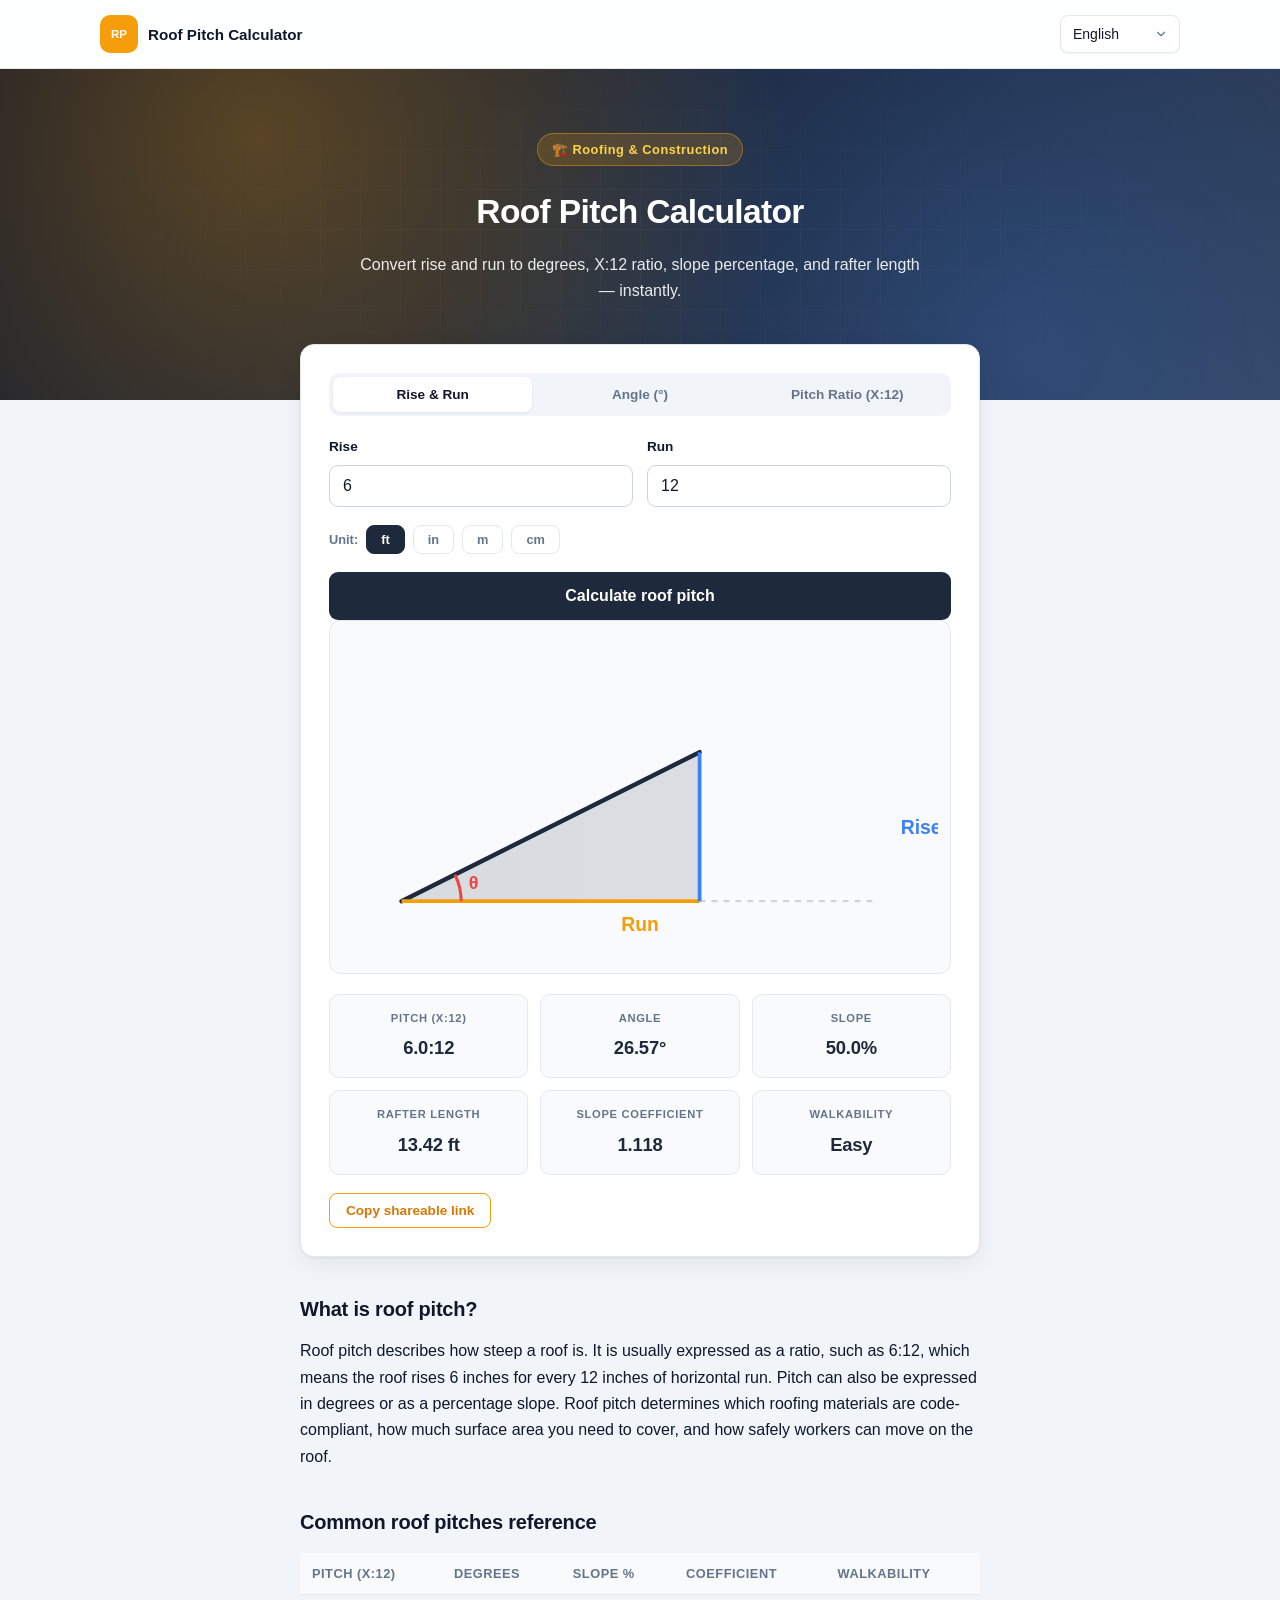
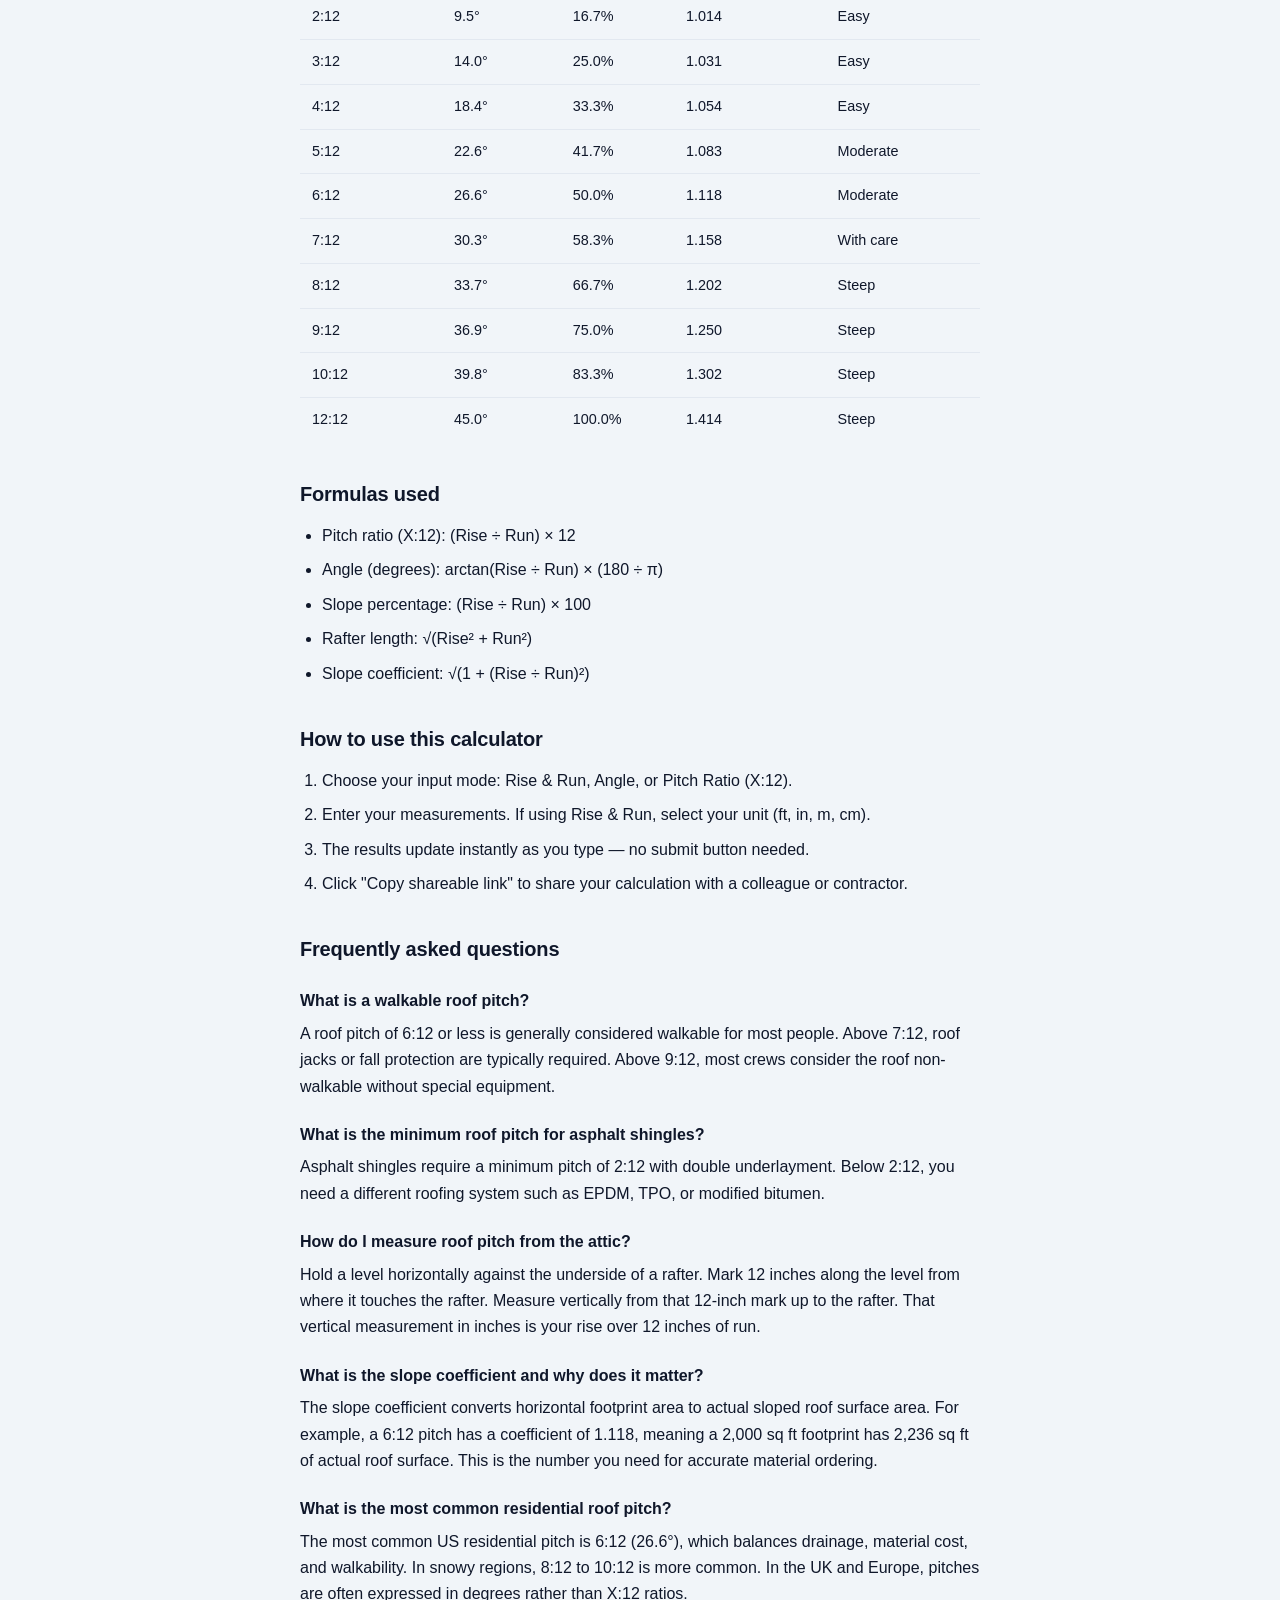
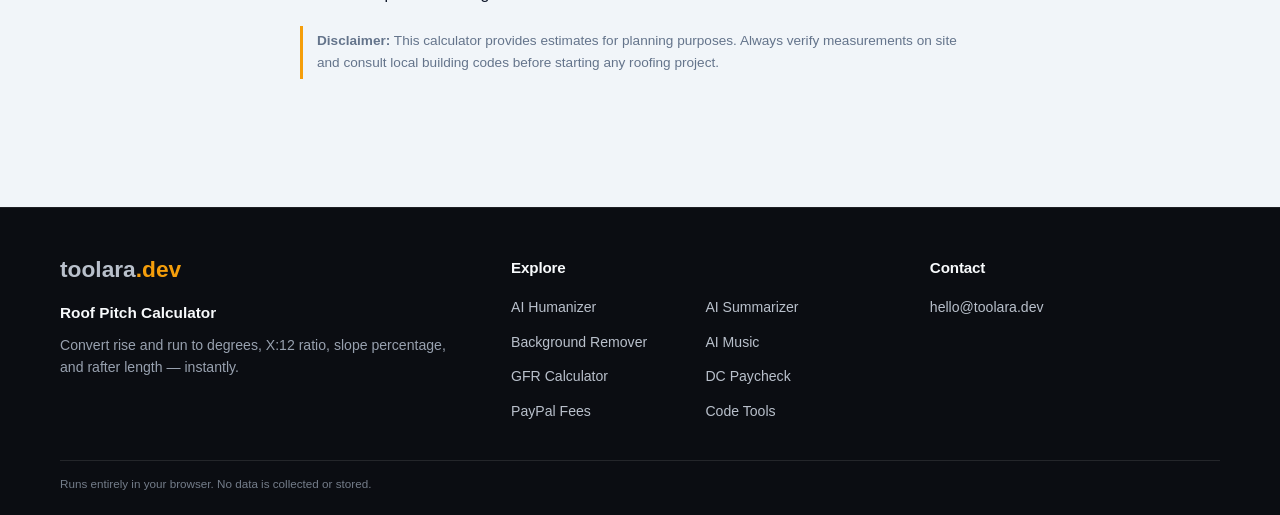
==== index.html @ 7c1b135d "Use brand email in site contact links" ====
<!DOCTYPE html>
<html lang="en">
<head>
<meta charset="UTF-8">
<meta name="viewport" content="width=device-width, initial-scale=1.0">
<title>Roof Pitch Calculator — Convert Rise/Run to Degrees, X:12 & Rafter Length</title>
<meta name="description" content="Free roof pitch calculator. Enter rise and run, a degree angle, or a pitch ratio (X:12) to instantly get pitch ratio, angle, slope percentage, rafter length, and slope coefficient.">
<meta name="keywords" content="roof pitch calculator, roof slope calculator, rise run to degrees, x:12 pitch, rafter length calculator, roof angle calculator">
<meta name="robots" content="index, follow, max-snippet:-1, max-image-preview:large">
<meta name="theme-color" content="#1e293b">

<link rel="canonical" href="https://roof.toolara.dev/">
<link rel="alternate" hreflang="en" href="https://roof.toolara.dev/">
<link rel="alternate" hreflang="zh-Hans" href="https://roof.toolara.dev/zh/">
<link rel="alternate" hreflang="x-default" href="https://roof.toolara.dev/">

<meta property="og:type" content="website">
<meta property="og:title" content="Roof Pitch Calculator — Convert Rise/Run to Degrees, X:12 & Rafter Length">
<meta property="og:description" content="Enter rise and run, a degree angle, or a pitch ratio to instantly get pitch, slope, rafter length, and more.">
<meta property="og:url" content="https://roof.toolara.dev/">
<meta property="og:image" content="https://roof.toolara.dev/og-image.png">
<meta property="og:image:width" content="1200">
<meta property="og:image:height" content="630">
<meta property="og:image:alt" content="Roof Pitch Calculator — Convert Rise/Run to Degrees, X:12 & Rafter Length">
<meta name="twitter:card" content="summary_large_image">
<meta name="twitter:image" content="https://roof.toolara.dev/og-image.png">
<meta property="og:locale" content="en_US">

<script type="application/ld+json">
{
  "@context": "https://schema.org",
  "@type": "WebApplication",
  "name": "Roof Pitch Calculator",
  "url": "https://roof.toolara.dev/",
  "applicationCategory": "UtilityApplication",
  "operatingSystem": "Any",
  "description": "Free roof pitch calculator that converts rise/run, degrees, and X:12 ratio, with rafter length and slope coefficient.",
  "offers": { "@type": "Offer", "price": "0", "priceCurrency": "USD" }
}
</script>

<link rel="stylesheet" href="/css/style.css">
</head>
<body>
<header class="site-header"><div class="site-header-inner"><a class="site-brand" href="/" aria-label="roof-pitch-calculator"><span class="site-brand-mark" aria-hidden="true">RP</span><span class="site-brand-name" data-i18n="title"></span></a><nav class="site-nav" aria-label="Site navigation"><select id="langSelect" onchange="setLang(this.value)" aria-label="Language">
      <option value="en">English</option>
      <option value="zh">简体中文</option>
    </select></nav></div></header>


<header class="hero">

  <div class="hero-inner">
    <div class="hero-badge">🏗️ Roofing & Construction</div>
    <h1 data-i18n="title">Roof Pitch Calculator</h1>
    <p data-i18n="subtitle">Convert rise and run to degrees, X:12 ratio, slope percentage, and rafter length — instantly.</p>
  </div>
</header>

<main class="wrap">
  <section class="card">
    <h2 class="visually-hidden" data-i18n="calcHeading">Calculator</h2>

    <div class="mode-tabs">
      <button class="mode-tab active" data-mode="riseRun" onclick="switchMode('riseRun')" data-i18n="modeRiseRun">Rise & Run</button>
      <button class="mode-tab" data-mode="angle" onclick="switchMode('angle')" data-i18n="modeAngle">Angle (°)</button>
      <button class="mode-tab" data-mode="ratio" onclick="switchMode('ratio')" data-i18n="modeRatio">Pitch Ratio (X:12)</button>
    </div>

    <!-- Rise & Run -->
    <div id="mode-riseRun" class="mode-panel">
      <div class="row">
        <div>
          <label for="rise" data-i18n="riseLabel">Rise</label>
          <input type="number" id="rise" min="0" step="0.01" placeholder="6" value="6" inputmode="decimal">
        </div>
        <div>
          <label for="run" data-i18n="runLabel">Run</label>
          <input type="number" id="run" min="0.01" step="0.01" placeholder="12" value="12" inputmode="decimal">
        </div>
      </div>
      <div class="unit-toggle">
        <label data-i18n="unitLabel">Unit:</label>
        <button class="unit-btn active" data-unit="ft" onclick="setUnit('ft')">ft</button>
        <button class="unit-btn" data-unit="in" onclick="setUnit('in')">in</button>
        <button class="unit-btn" data-unit="m" onclick="setUnit('m')">m</button>
        <button class="unit-btn" data-unit="cm" onclick="setUnit('cm')">cm</button>
      </div>
    </div>

    <!-- Angle -->
    <div id="mode-angle" class="mode-panel" style="display:none;">
      <label for="angle" data-i18n="angleLabel">Roof angle (degrees)</label>
      <input type="number" id="angle" min="0" max="89.9" step="0.1" placeholder="26.57" value="26.57" inputmode="decimal">
    </div>

    <!-- Ratio -->
    <div id="mode-ratio" class="mode-panel" style="display:none;">
      <label for="ratioX" data-i18n="ratioLabel">Pitch ratio (X in 12)</label>
      <input type="number" id="ratioX" min="0" step="0.1" placeholder="6" value="6" inputmode="decimal">
      <p class="hint" data-i18n="ratioHint">Enter the rise in inches over 12 inches of run. For example, 6 for a 6:12 pitch.</p>
    </div>

    <button class="calc" type="button" onclick="calculate()" data-i18n="calcBtn">Calculate roof pitch</button>

    <!-- SVG Diagram -->
    <div class="svg-wrap">
      <svg id="roofSvg" viewBox="0 0 400 220" xmlns="http://www.w3.org/2000/svg">
        <defs>
          <linearGradient id="roofGrad" x1="0" y1="0" x2="1" y2="0">
            <stop offset="0%" stop-color="#1e293b"/>
            <stop offset="100%" stop-color="#334155"/>
          </linearGradient>
        </defs>
        <!-- Ground line -->
        <line x1="40" y1="180" x2="360" y2="180" stroke="#cbd5e1" stroke-width="1.5" stroke-dasharray="4,4"/>
        <!-- Roof triangle -->
        <polygon id="roofTri" points="40,180 360,180 360,80" fill="url(#roofGrad)" opacity="0.15"/>
        <line id="roofLine" x1="40" y1="180" x2="360" y2="80" stroke="#1e293b" stroke-width="3" stroke-linecap="round"/>
        <!-- Run line -->
        <line id="runLine" x1="40" y1="180" x2="360" y2="180" stroke="#f59e0b" stroke-width="2.5"/>
        <text id="runLabel" x="200" y="200" text-anchor="middle" font-size="13" fill="#f59e0b" font-weight="600">Run</text>
        <!-- Rise line -->
        <line id="riseLine" x1="360" y1="180" x2="360" y2="80" stroke="#3b82f6" stroke-width="2.5"/>
        <text id="riseLabel" x="375" y="135" font-size="13" fill="#3b82f6" font-weight="600">Rise</text>
        <!-- Angle arc -->
        <path id="angleArc" d="M 80 180 A 40 40 0 0 0 76 170" fill="none" stroke="#ef4444" stroke-width="2"/>
        <text id="angleLabel" x="85" y="172" font-size="12" fill="#ef4444" font-weight="600">θ</text>
      </svg>
    </div>

    <div id="result" role="region" aria-live="polite">
      <div class="result-grid">
        <div class="result-item">
          <div class="result-key" data-i18n="resPitch">Pitch (X:12)</div>
          <div class="result-val" id="resPitch">—</div>
        </div>
        <div class="result-item">
          <div class="result-key" data-i18n="resAngle">Angle</div>
          <div class="result-val" id="resAngle">—</div>
        </div>
        <div class="result-item">
          <div class="result-key" data-i18n="resSlope">Slope</div>
          <div class="result-val" id="resSlope">—</div>
        </div>
        <div class="result-item">
          <div class="result-key" data-i18n="resRafter">Rafter length</div>
          <div class="result-val" id="resRafter">—</div>
        </div>
        <div class="result-item">
          <div class="result-key" data-i18n="resCoeff">Slope coefficient</div>
          <div class="result-val" id="resCoeff">—</div>
        </div>
        <div class="result-item">
          <div class="result-key" data-i18n="resWalk">Walkability</div>
          <div class="result-val" id="resWalk">—</div>
        </div>
      </div>

      <div class="share-row">
        <button class="share-btn" type="button" onclick="copyShareLink()" data-i18n="shareBtn">Copy shareable link</button>
        <span class="share-copied" id="shareCopied" data-i18n="shareCopied">Copied!</span>
      </div>
    </div>
  </section>

  <section>
    <h2 data-i18n="whatIsTitle">What is roof pitch?</h2>
    <p data-i18n="whatIsText">Roof pitch describes how steep a roof is. It is usually expressed as a ratio, such as 6:12, which means the roof rises 6 inches for every 12 inches of horizontal run. Pitch can also be expressed in degrees or as a percentage slope. Roof pitch determines which roofing materials are code-compliant, how much surface area you need to cover, and how safely workers can move on the roof.</p>
  </section>

  <section>
    <h2 data-i18n="commonTitle">Common roof pitches reference</h2>
    <table>
      <thead>
        <tr><th data-i18n="thPitch">Pitch (X:12)</th><th data-i18n="thDeg">Degrees</th><th data-i18n="thSlope">Slope %</th><th data-i18n="thCoeff">Coefficient</th><th data-i18n="thWalk">Walkability</th></tr>
      </thead>
      <tbody>
        <tr><td>2:12</td><td>9.5°</td><td>16.7%</td><td>1.014</td><td data-i18n="walkEasy">Easy</td></tr>
        <tr><td>3:12</td><td>14.0°</td><td>25.0%</td><td>1.031</td><td data-i18n="walkEasy">Easy</td></tr>
        <tr><td>4:12</td><td>18.4°</td><td>33.3%</td><td>1.054</td><td data-i18n="walkEasy">Easy</td></tr>
        <tr><td>5:12</td><td>22.6°</td><td>41.7%</td><td>1.083</td><td data-i18n="walkMod">Moderate</td></tr>
        <tr><td>6:12</td><td>26.6°</td><td>50.0%</td><td>1.118</td><td data-i18n="walkMod">Moderate</td></tr>
        <tr><td>7:12</td><td>30.3°</td><td>58.3%</td><td>1.158</td><td data-i18n="walkCare">With care</td></tr>
        <tr><td>8:12</td><td>33.7°</td><td>66.7%</td><td>1.202</td><td data-i18n="walkSteep">Steep</td></tr>
        <tr><td>9:12</td><td>36.9°</td><td>75.0%</td><td>1.250</td><td data-i18n="walkSteep">Steep</td></tr>
        <tr><td>10:12</td><td>39.8°</td><td>83.3%</td><td>1.302</td><td data-i18n="walkSteep">Steep</td></tr>
        <tr><td>12:12</td><td>45.0°</td><td>100.0%</td><td>1.414</td><td data-i18n="walkSteep">Steep</td></tr>
      </tbody>
    </table>
  </section>

  <section>
    <h2 data-i18n="formulaTitle">Formulas used</h2>
    <ul>
      <li data-i18n="formula1"><strong>Pitch ratio (X:12):</strong> (Rise ÷ Run) × 12</li>
      <li data-i18n="formula2"><strong>Angle (degrees):</strong> arctan(Rise ÷ Run) × (180 ÷ π)</li>
      <li data-i18n="formula3"><strong>Slope percentage:</strong> (Rise ÷ Run) × 100</li>
      <li data-i18n="formula4"><strong>Rafter length:</strong> √(Rise² + Run²)</li>
      <li data-i18n="formula5"><strong>Slope coefficient:</strong> √(1 + (Rise ÷ Run)²)</li>
    </ul>
  </section>

  <section>
    <h2 data-i18n="howToTitle">How to use this calculator</h2>
    <ol>
      <li data-i18n="howTo1">Choose your input mode: Rise & Run, Angle, or Pitch Ratio (X:12).</li>
      <li data-i18n="howTo2">Enter your measurements. If using Rise & Run, select your unit (ft, in, m, cm).</li>
      <li data-i18n="howTo3">The results update instantly as you type — no submit button needed.</li>
      <li data-i18n="howTo4">Click "Copy shareable link" to share your calculation with a colleague or contractor.</li>
    </ol>
  </section>

  <section>
    <h2 data-i18n="faqTitle">Frequently asked questions</h2>
    <h3 data-i18n="faq1q">What is a walkable roof pitch?</h3>
    <p data-i18n="faq1a">A roof pitch of 6:12 or less is generally considered walkable for most people. Above 7:12, roof jacks or fall protection are typically required. Above 9:12, most crews consider the roof non-walkable without special equipment.</p>

    <h3 data-i18n="faq2q">What is the minimum roof pitch for asphalt shingles?</h3>
    <p data-i18n="faq2a">Asphalt shingles require a minimum pitch of 2:12 with double underlayment. Below 2:12, you need a different roofing system such as EPDM, TPO, or modified bitumen.</p>

    <h3 data-i18n="faq3q">How do I measure roof pitch from the attic?</h3>
    <p data-i18n="faq3a">Hold a level horizontally against the underside of a rafter. Mark 12 inches along the level from where it touches the rafter. Measure vertically from that 12-inch mark up to the rafter. That vertical measurement in inches is your rise over 12 inches of run.</p>

    <h3 data-i18n="faq4q">What is the slope coefficient and why does it matter?</h3>
    <p data-i18n="faq4a">The slope coefficient converts horizontal footprint area to actual sloped roof surface area. For example, a 6:12 pitch has a coefficient of 1.118, meaning a 2,000 sq ft footprint has 2,236 sq ft of actual roof surface. This is the number you need for accurate material ordering.</p>

    <h3 data-i18n="faq5q">What is the most common residential roof pitch?</h3>
    <p data-i18n="faq5a">The most common US residential pitch is 6:12 (26.6°), which balances drainage, material cost, and walkability. In snowy regions, 8:12 to 10:12 is more common. In the UK and Europe, pitches are often expressed in degrees rather than X:12 ratios.</p>

    <div class="disclaimer" data-i18n="disclaimer"><strong>Disclaimer:</strong> This calculator provides estimates for planning purposes. Always verify measurements on site and consult local building codes before starting any roofing project.</div>
  </section>
</main>

<footer class="footer site-footer">
<div class="site-footer-inner">
<div class="site-footer-grid">
<section class="site-footer-column">
<a class="site-footer-wordmark" href="https://toolara.dev/" aria-label="toolara.dev">toolara<span class="tld">.dev</span></a>
<p class="site-footer-site-name" data-i18n="title">Roof Pitch Calculator</p>
<p class="site-footer-description" data-i18n="subtitle">Convert rise and run to degrees, X:12 ratio, slope percentage, and rafter length — instantly.</p>
</section>
<section class="site-footer-column"><h2 class="site-footer-heading">Explore</h2><nav class="site-footer-links" aria-label="Explore sites"><a href="https://humanize.toolara.dev/">AI Humanizer</a>
<a href="https://summarize.toolara.dev/">AI Summarizer</a>
<a href="https://background.toolara.dev/">Background Remover</a>
<a href="https://music.toolara.dev/">AI Music</a>
<a href="https://gfr.toolara.dev/">GFR Calculator</a>
<a href="https://dc-pay.toolara.dev/">DC Paycheck</a>
<a href="https://paypal.toolara.dev/">PayPal Fees</a>
<a href="https://devtools.toolara.dev/">Code Tools</a></nav></section>
<section class="site-footer-column"><h2 class="site-footer-heading">Contact</h2><p class="site-footer-contact"><a href="mailto:hello@toolara.dev">hello@toolara.dev</a></p></section>
</div>
<div class="site-footer-bottom"><p class="site-footer-privacy" data-i18n="footer">Runs entirely in your browser. No data is collected or stored.</p></div>
</div>
</footer>

<script src="/js/i18n.js"></script>
<script src="/js/calculator.js"></script>
</body>
</html>
---- css/style.css ----
:root {
  --bg: #f1f5f9; --card: #ffffff; --text: #0f172a; --muted: #64748b;
  --accent: #f59e0b; --accent-dark: #d97706; --navy: #1e293b; --blue: #3b82f6;
  --border: #e2e8f0; --radius: 14px;
  --shadow: 0 1px 3px rgba(15,23,42,0.06), 0 8px 24px rgba(15,23,42,0.06);
}
* { box-sizing: border-box; }
html { scroll-behavior: smooth; }
body { margin: 0; font-family: -apple-system, BlinkMacSystemFont, "Segoe UI", "PingFang SC", "Hiragino Sans GB", "Microsoft YaHei", "Noto Sans CJK SC", Roboto, sans-serif; background: var(--bg); color: var(--text); line-height: 1.65; -webkit-font-smoothing: antialiased; }
.visually-hidden { position: absolute; width: 1px; height: 1px; padding: 0; margin: -1px; overflow: hidden; clip: rect(0,0,0,0); white-space: nowrap; border: 0; }

/* ---------- Hero ---------- */
.hero {
  position: relative;
  overflow: hidden;
  color: #fff;
  padding: 64px 20px 96px;
  background:
    radial-gradient(circle at 20% 20%, rgba(245,158,11,0.30) 0%, transparent 50%),
    radial-gradient(circle at 80% 80%, rgba(59,130,246,0.25) 0%, transparent 55%),
    linear-gradient(135deg, #0f172a 0%, #1e293b 55%, #334155 100%);
}
.hero::before {
  content: "";
  position: absolute; inset: 0;
  background-image:
    linear-gradient(rgba(255,255,255,0.04) 1px, transparent 1px),
    linear-gradient(90deg, rgba(255,255,255,0.04) 1px, transparent 1px);
  background-size: 40px 40px;
  mask-image: radial-gradient(ellipse at center, black 0%, transparent 75%);
  -webkit-mask-image: radial-gradient(ellipse at center, black 0%, transparent 75%);
  pointer-events: none;
}
.hero-inner { max-width: 720px; margin: 0 auto; position: relative; z-index: 2; text-align: center; }
.hero-badge {
  display: inline-block;
  background: rgba(245,158,11,0.18);
  border: 1px solid rgba(245,158,11,0.45);
  color: #fcd34d;
  padding: 5px 14px;
  border-radius: 999px;
  font-size: 0.8rem;
  font-weight: 600;
  letter-spacing: 0.04em;
  margin-bottom: 18px;
}
.hero h1 { font-size: 2.1rem; margin: 0 0 12px; font-weight: 800; letter-spacing: -0.02em; }
.hero p { margin: 0 auto; opacity: 0.9; font-size: 1rem; max-width: 560px; }

/* ---------- Lang switcher ---------- */
.lang-switch { position: absolute; top: 16px; right: 16px; z-index: 3; }
.lang-switch select {
  appearance: none; -webkit-appearance: none;
  background-color: rgba(255,255,255,0.12);
  background-image: url("data:image/svg+xml;charset=UTF-8,%3csvg xmlns='http://www.w3.org/2000/svg' viewBox='0 0 24 24' fill='none' stroke='white' stroke-width='2' stroke-linecap='round' stroke-linejoin='round'%3e%3cpolyline points='6 9 12 15 18 9'%3e%3c/polyline%3e%3c/svg%3e");
  background-repeat: no-repeat; background-position: right 10px center; background-size: 14px;
  border: 1px solid rgba(255,255,255,0.3);
  color: #fff; padding: 7px 32px 7px 12px; border-radius: 8px;
  font-size: 0.85rem; font-family: inherit; cursor: pointer;
}
.lang-switch select:hover { background-color: rgba(255,255,255,0.25); }
.lang-switch select option { color: #0f172a; background: #fff; }

/* ---------- Layout ---------- */
.wrap { max-width: 720px; margin: -56px auto 0; padding: 0 20px 64px; position: relative; z-index: 2; }
.card { background: var(--card); border: 1px solid var(--border); border-radius: var(--radius); padding: 28px; margin-bottom: 22px; box-shadow: var(--shadow); }

label { display: block; font-weight: 600; font-size: 0.85rem; margin-bottom: 6px; }
input, select { width: 100%; padding: 11px 13px; border: 1px solid #cbd5e1; border-radius: 9px; font-size: 1rem; margin-bottom: 18px; background: #fff; color: var(--text); transition: border-color 0.15s, box-shadow 0.15s; font-family: inherit; }
input:focus, select:focus { outline: none; border-color: var(--accent); box-shadow: 0 0 0 3px rgba(245,158,11,0.15); }
.row { display: flex; gap: 14px; }
.row > div { flex: 1; }
button.calc { width: 100%; padding: 15px; background: var(--navy); color: #fff; border: none; border-radius: 9px; font-size: 1rem; font-weight: 600; cursor: pointer; transition: background 0.15s, transform 0.1s; font-family: inherit; }
button.calc:hover { background: #0f172a; }
button.calc:active { transform: scale(0.99); }

/* ---------- Mode tabs ---------- */
.mode-tabs { display: flex; gap: 8px; margin-bottom: 20px; background: #f1f5f9; padding: 4px; border-radius: 10px; }
.mode-tab { flex: 1; padding: 10px 8px; border: none; background: transparent; color: var(--muted); border-radius: 8px; font-size: 0.85rem; font-weight: 600; cursor: pointer; transition: all 0.15s; font-family: inherit; }
.mode-tab.active { background: #fff; color: var(--text); box-shadow: 0 1px 3px rgba(15,23,42,0.08); }
.mode-tab:hover:not(.active) { color: var(--text); }

/* ---------- Unit toggle ---------- */
.unit-toggle { display: flex; align-items: center; gap: 8px; margin-bottom: 18px; }
.unit-toggle label { margin: 0; font-size: 0.8rem; color: var(--muted); }
.unit-btn { padding: 6px 14px; border: 1px solid var(--border); background: #fff; color: var(--muted); border-radius: 8px; font-size: 0.8rem; font-weight: 600; cursor: pointer; font-family: inherit; transition: all 0.15s; }
.unit-btn.active { background: var(--navy); color: #fff; border-color: var(--navy); }
.unit-btn:hover:not(.active) { border-color: var(--navy); color: var(--navy); }

/* ---------- Hint ---------- */
.hint { font-size: 0.8rem; color: var(--muted); margin: -12px 0 18px; }

/* ---------- SVG ---------- */
.svg-wrap { margin: 0 0 20px; background: #f8fafc; border: 1px solid var(--border); border-radius: 12px; padding: 12px; }
.svg-wrap svg { width: 100%; height: auto; display: block; }

/* ---------- Result ---------- */
#result { display: none; animation: fadeIn 0.35s ease; }
#result.show { display: block; }
@keyframes fadeIn { from { opacity: 0; transform: translateY(8px); } to { opacity: 1; transform: none; } }

.result-grid { display: grid; grid-template-columns: repeat(3, 1fr); gap: 12px; margin-bottom: 18px; }
.result-item { background: #f8fafc; border: 1px solid var(--border); border-radius: 10px; padding: 14px 12px; text-align: center; }
.result-key { font-size: 0.7rem; text-transform: uppercase; letter-spacing: 0.06em; color: var(--muted); font-weight: 600; margin-bottom: 6px; }
.result-val { font-size: 1.15rem; font-weight: 700; color: var(--navy); letter-spacing: -0.01em; }

.share-row { display: flex; align-items: center; gap: 12px; }
.share-btn { padding: 9px 16px; background: #fff; border: 1px solid var(--accent); color: var(--accent-dark); border-radius: 8px; font-size: 0.85rem; font-weight: 600; cursor: pointer; font-family: inherit; transition: background 0.15s; }
.share-btn:hover { background: #fffbeb; }
.share-copied { font-size: 0.85rem; color: #059669; font-weight: 600; opacity: 0; transition: opacity 0.25s; }
.share-copied.show { opacity: 1; }

/* ---------- Content ---------- */
h2 { font-size: 1.25rem; margin: 36px 0 12px; letter-spacing: -0.01em; }
h3 { font-size: 1rem; margin: 22px 0 6px; }
p { margin: 0 0 14px; }
ul, ol { margin: 0 0 16px; padding-left: 22px; }
li { margin-bottom: 8px; line-height: 1.65; }
table { width: 100%; border-collapse: collapse; font-size: 0.9rem; margin: 14px 0; }
th, td { text-align: left; padding: 10px 12px; border-bottom: 1px solid var(--border); }
th { background: #f8fafc; font-weight: 600; font-size: 0.8rem; text-transform: uppercase; letter-spacing: 0.04em; color: var(--muted); }
tr:last-child td { border-bottom: none; }
.disclaimer { font-size: 0.85rem; color: var(--muted); border-left: 3px solid var(--accent); padding: 4px 0 4px 14px; margin-top: 18px; }
.footer { text-align: center; font-size: 0.8rem; color: var(--muted); padding: 24px 20px 48px; }

@media (max-width: 560px) {
  .hero { padding: 48px 16px 80px; }
  .hero h1 { font-size: 1.5rem; }
  .lang-switch { position: static; display: flex; justify-content: center; margin-bottom: 16px; }
  .wrap { padding: 0 14px 48px; }
  .card { padding: 20px; }
  .row { flex-direction: column; gap: 0; }
  .mode-tabs { flex-direction: column; }
  .result-grid { grid-template-columns: repeat(2, 1fr); }
  .result-val { font-size: 1rem; }
}
/* Toolara site navigation */
.site-header { position: relative; z-index: 10; background: rgba(255,255,255,0.96); border-bottom: 1px solid var(--border, #e2e8f0); }
.site-header-inner { max-width: 1120px; min-height: 68px; margin: 0 auto; padding: 10px 20px; display: flex; align-items: center; justify-content: space-between; gap: 20px; }
.site-brand { min-width: 0; display: flex; align-items: center; gap: 10px; color: var(--text, #0f1c2e); text-decoration: none; font-weight: 700; }
.site-brand-mark { width: 38px; height: 38px; flex: 0 0 38px; display: grid; place-items: center; border-radius: 10px; background: var(--accent, #2563eb); color: #fff; font-size: 0.72rem; font-weight: 800; }
.site-brand-name { font-size: 0.95rem; line-height: 1.25; }
.site-nav { display: flex; align-items: center; gap: 10px; }
.site-nav-link { padding: 8px 12px; border: 1px solid var(--border, #e2e8f0); border-radius: 8px; background: #fff; color: var(--accent-dark, var(--accent, #1d4ed8)); text-decoration: none; white-space: nowrap; font-size: 0.875rem; font-weight: 650; transition: background 0.15s, border-color 0.15s; }
.site-nav-link:hover { background: var(--bg, #f8fafc); border-color: var(--accent, #2563eb); }
.site-nav select { appearance: none; -webkit-appearance: none; width: auto; min-width: 120px; height: 38px; margin: 0; padding: 8px 34px 8px 12px; border: 1px solid var(--border, #e2e8f0); border-radius: 8px; background-color: #fff; background-image: url("data:image/svg+xml;charset=UTF-8,%3csvg xmlns='http://www.w3.org/2000/svg' viewBox='0 0 24 24' fill='none' stroke='%2364748b' stroke-width='2' stroke-linecap='round' stroke-linejoin='round'%3e%3cpolyline points='6 9 12 15 18 9'%3e%3c/polyline%3e%3c/svg%3e"); background-repeat: no-repeat; background-position: right 11px center; background-size: 14px; color: var(--text, #0f1c2e); font-family: inherit; font-size: 0.875rem; line-height: 1.2; cursor: pointer; box-shadow: 0 1px 2px rgba(15, 28, 46, 0.06); transition: border-color 0.15s, box-shadow 0.15s; }
.site-nav select:hover { border-color: var(--accent, #2563eb); }
.site-nav select:focus-visible { outline: 2px solid var(--accent, #2563eb); outline-offset: 2px; }
.site-nav select option { color: #0f1c2e; background: #fff; }
@media (max-width: 560px) {
  .site-header-inner { min-height: 0; padding: 10px 14px; flex-wrap: wrap; gap: 10px; }
  .site-brand { flex: 1 1 100%; }
  .site-nav { width: 100%; justify-content: space-between; gap: 8px; }
  .site-nav select { min-width: 118px; }
}

.site-footer { margin-top: 64px !important; padding: 48px 24px 22px !important; background: #0b0d12 !important; border-top: 1px solid rgba(255,255,255,0.08) !important; color: #a6adbb !important; text-align: left !important; font-size: 0.88rem !important; line-height: 1.6; }
.site-footer-inner { max-width: 1160px; margin: 0 auto; }
.site-footer-grid { display: grid; grid-template-columns: minmax(0,1.25fr) minmax(280px,1.15fr) minmax(220px,0.9fr); gap: 48px; }
.site-footer-column { min-width: 0; }
.site-footer-wordmark { display: inline-flex; align-items: baseline; color: #f8fafc !important; font-size: 1.42rem; font-weight: 850; line-height: 1.15; text-decoration: none; }
.site-footer-wordmark .tld { color: var(--accent, #3b82f6); }
.site-footer-site-name { margin: 18px 0 0 !important; color: #f8fafc; font-size: 0.96rem; font-weight: 700; }
.site-footer-heading { margin: 0 0 16px !important; color: #f8fafc; font-size: 0.95rem; font-weight: 650; }
.site-footer-description { max-width: 420px; margin: 8px 0 0 !important; color: #98a1af; }
.site-footer-links { display: grid; grid-template-columns: repeat(2,minmax(0,1fr)); gap: 12px 18px; }
.site-footer-contact { margin: 0 !important; color: #b9c0cb; overflow-wrap: anywhere; }
.site-footer a { color: #b9c0cb !important; text-decoration: none; }
.site-footer a:hover { color: #fff !important; text-decoration: underline; }
.site-footer-bottom { margin-top: 38px; padding-top: 14px; border-top: 1px solid rgba(255,255,255,0.1); color: #747d8a; font-size: 0.73rem; line-height: 1.5; }
.site-footer-bottom p { margin: 0; }
@media (max-width: 960px) { .site-footer-grid { grid-template-columns: repeat(2,minmax(0,1fr)); gap: 34px; } .site-footer-column:first-child { grid-column: 1 / -1; } }
@media (max-width: 760px) { .site-footer { padding: 36px 20px 20px !important; } .site-footer-grid { grid-template-columns: 1fr; gap: 28px; } .site-footer-column:first-child { grid-column: auto; } .site-footer-links { gap: 10px 14px; } .site-footer-bottom { margin-top: 28px; } }
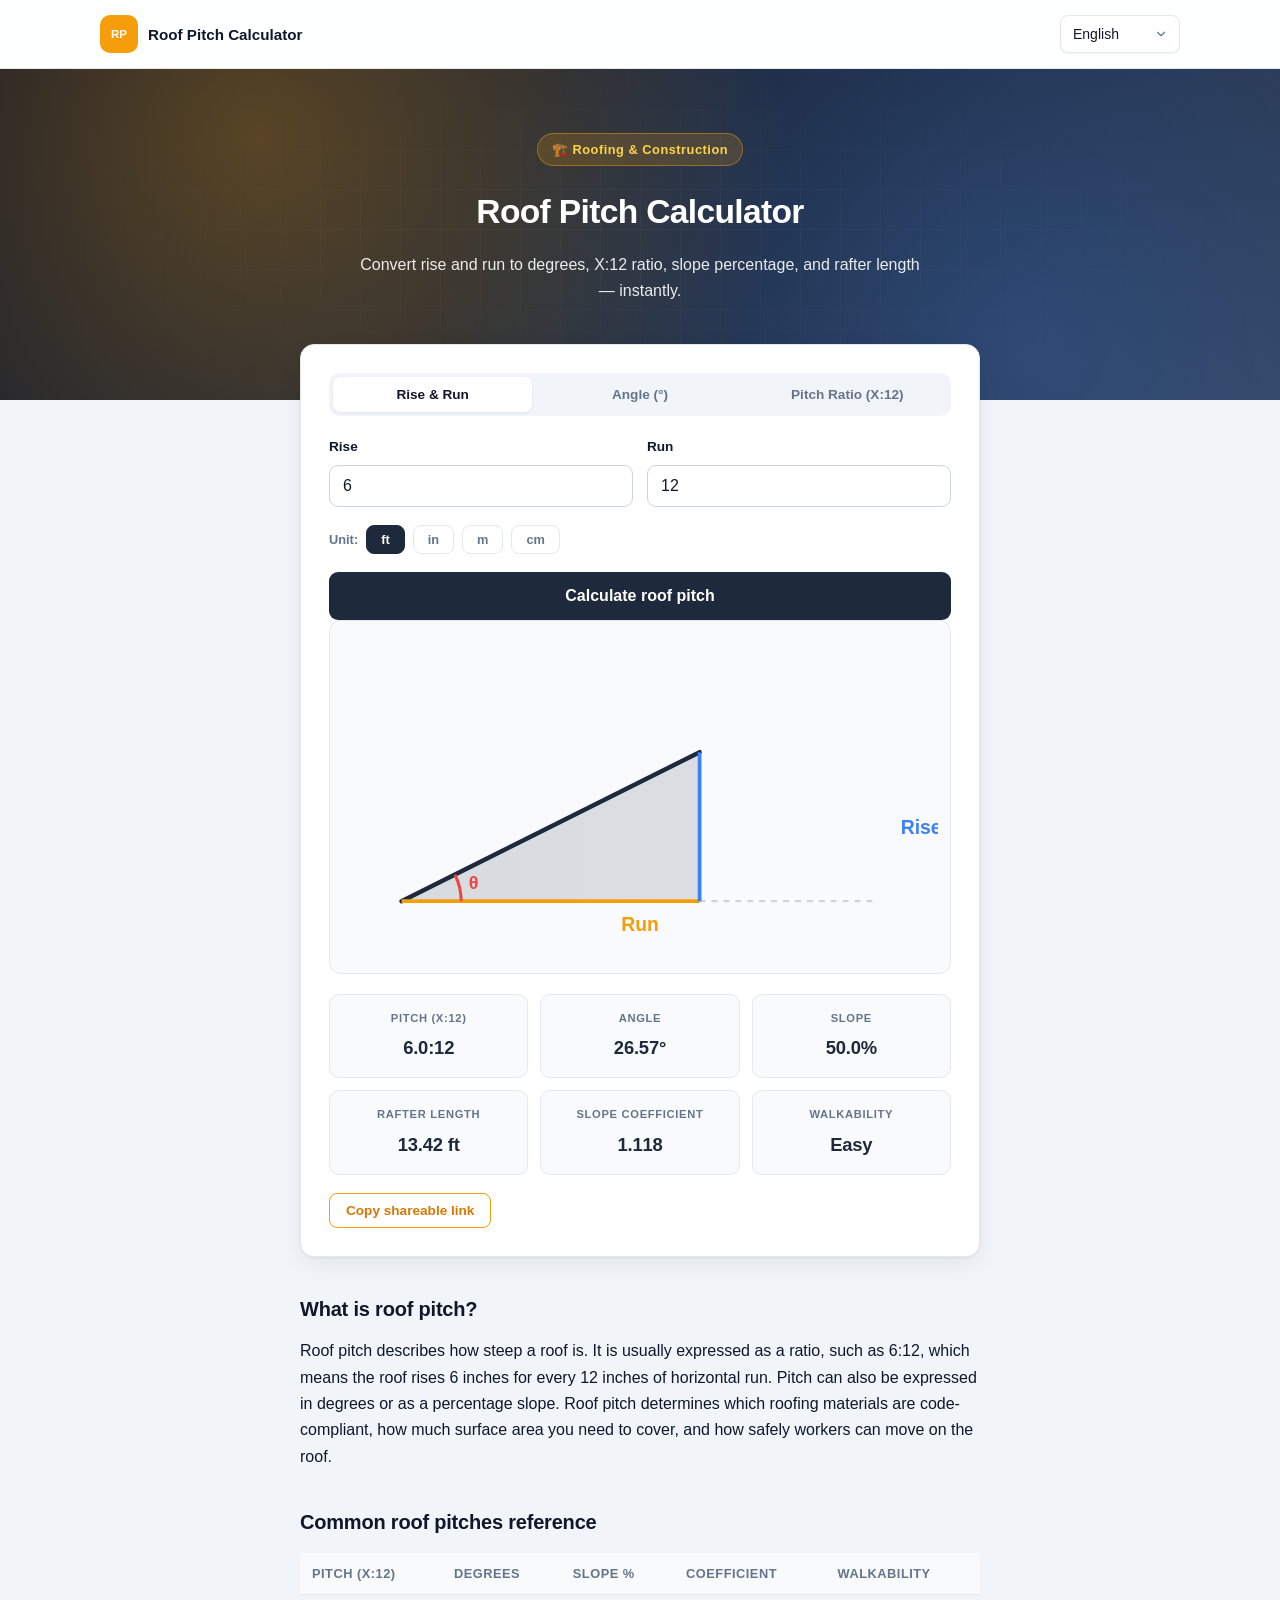
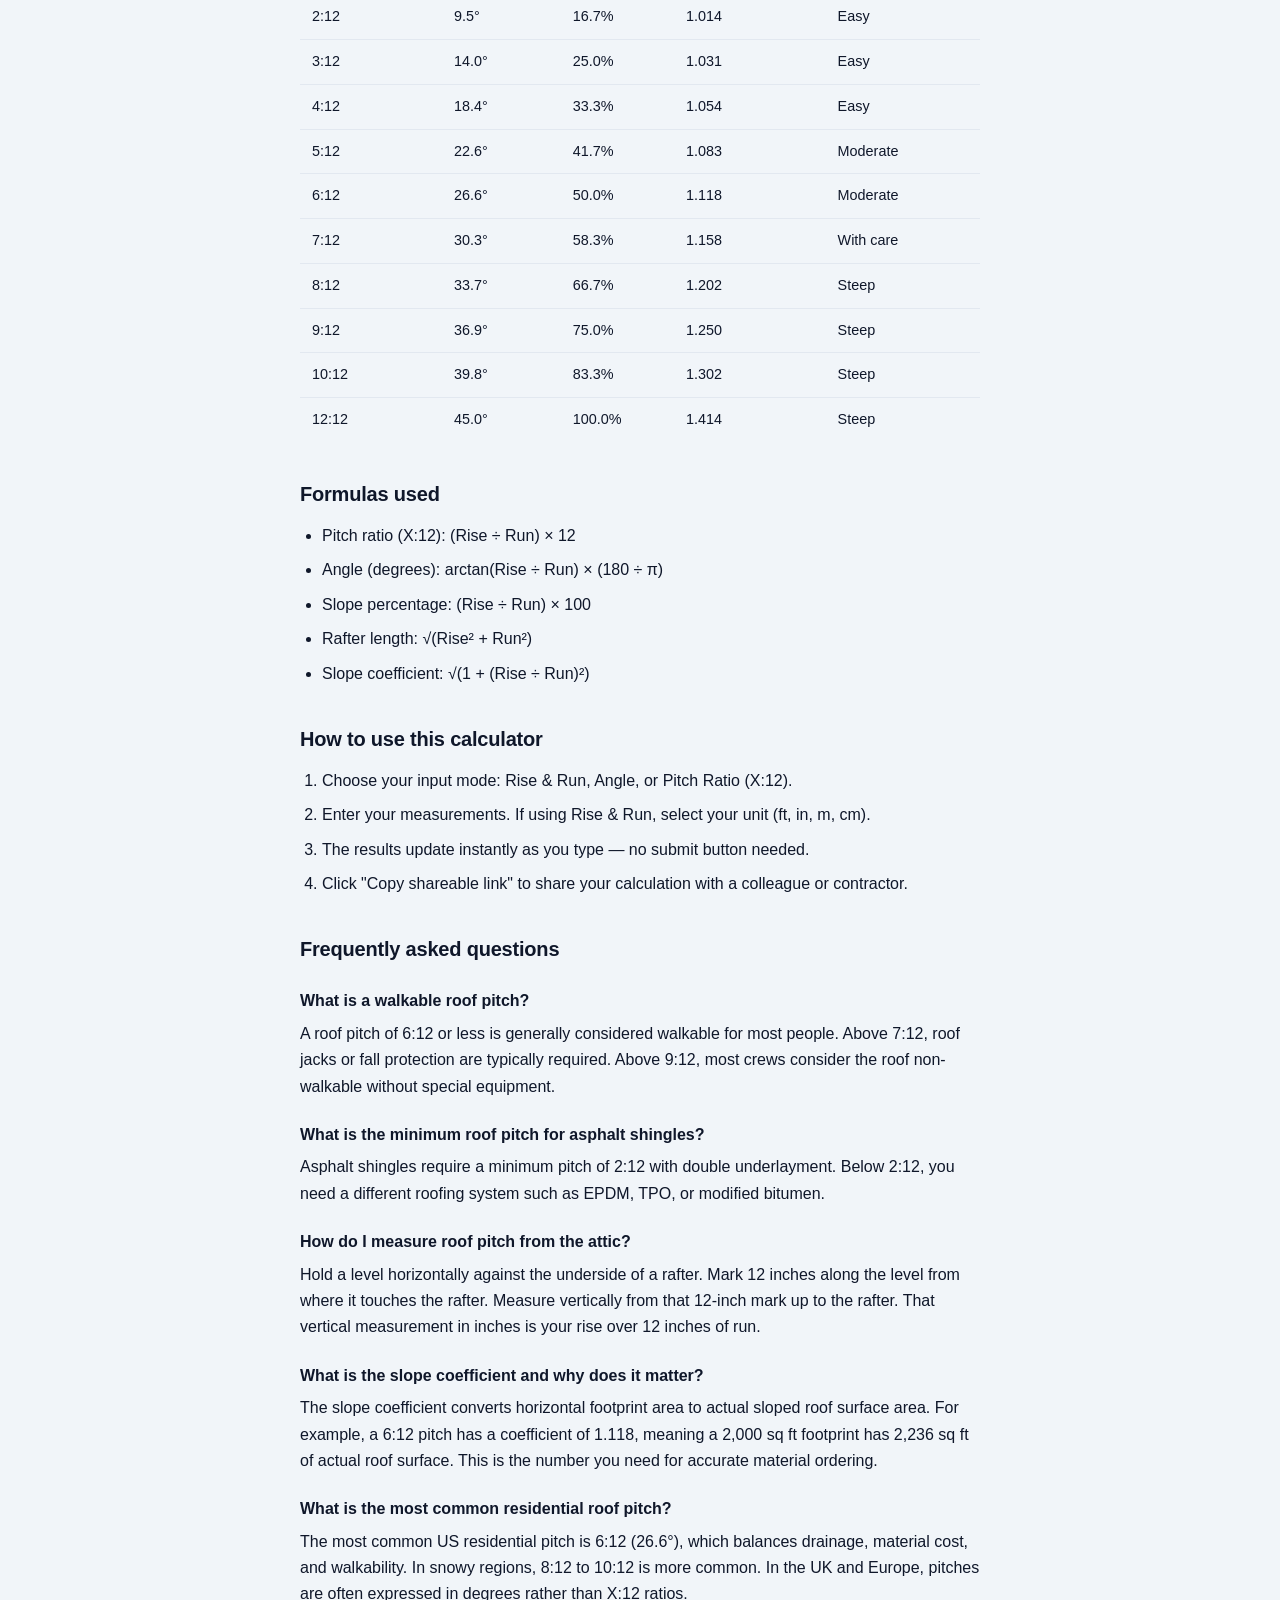
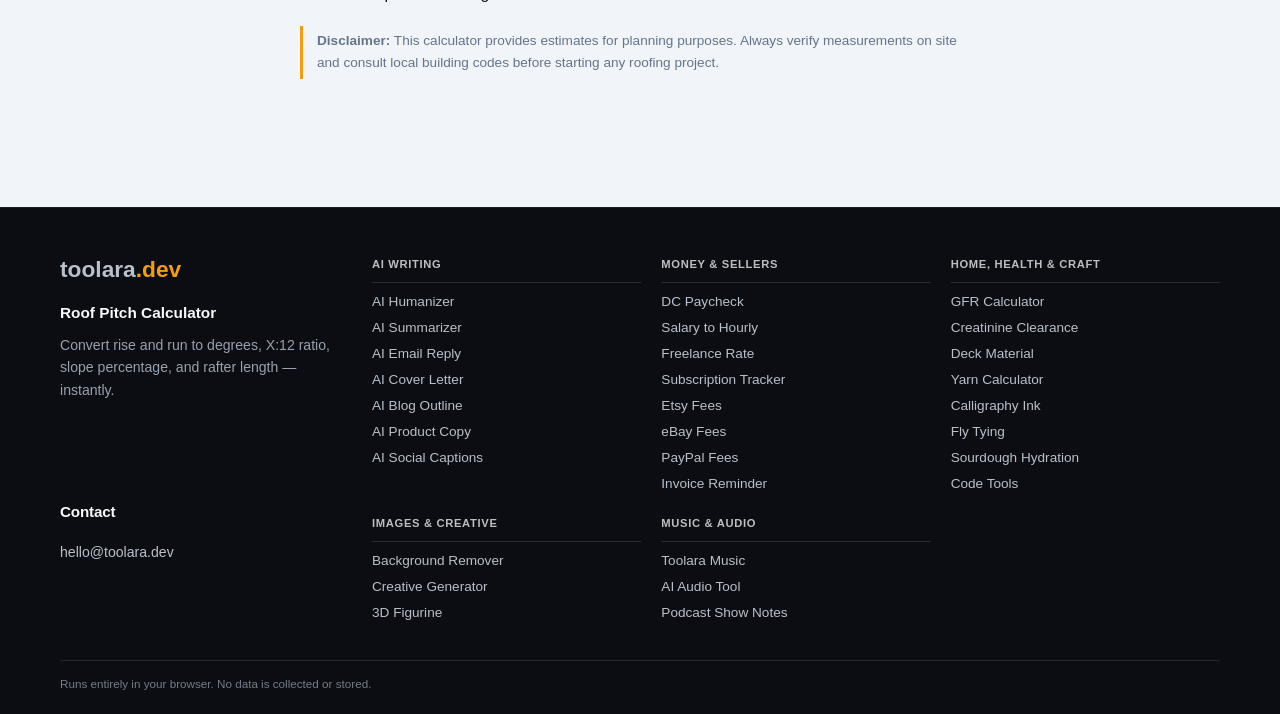
==== commit dc44de62: "Regroup footer navigation across sibling tools" ====
--- a/index.html
+++ b/index.html
@@ -40,6 +40,18 @@
 </script>
 
 <link rel="stylesheet" href="/css/style.css">
+<style id="footer-groups-css">
+.site-footer-grid{grid-template-columns:minmax(0,0.85fr) minmax(0,2.65fr)!important;gap:40px!important}
+.site-footer-column:nth-child(2){grid-row:1/span 2!important}
+.site-footer-column:nth-child(3){grid-column:1!important;grid-row:2!important}
+.site-footer-explore{display:grid;grid-template-columns:repeat(3,minmax(0,1fr));gap:22px 20px;align-content:start}
+.site-footer-group{min-width:0}
+.site-footer-group-title{margin:0 0 9px;padding-bottom:8px;border-bottom:1px solid rgba(255,255,255,0.16);color:#f8fafc;font-size:0.7rem;font-weight:700;letter-spacing:0.06em;text-transform:uppercase;opacity:.75}
+.site-footer-group .site-footer-links{display:grid!important;grid-template-columns:minmax(0,1fr)!important;gap:7px;font-size:0.85rem;line-height:1.4}
+@media(max-width:960px){.site-footer-grid{grid-template-columns:1fr!important;gap:30px!important}
+.site-footer-column:nth-child(2){grid-row:auto!important}.site-footer-column:nth-child(3){grid-column:auto!important;grid-row:auto!important}
+.site-footer-explore{grid-template-columns:repeat(2,minmax(0,1fr))}}
+</style>
 </head>
 <body>
 <header class="site-header"><div class="site-header-inner"><a class="site-brand" href="/" aria-label="roof-pitch-calculator"><span class="site-brand-mark" aria-hidden="true">RP</span><span class="site-brand-name" data-i18n="title"></span></a><nav class="site-nav" aria-label="Site navigation"><select id="langSelect" onchange="setLang(this.value)" aria-label="Language">
@@ -240,14 +252,7 @@
 <p class="site-footer-site-name" data-i18n="title">Roof Pitch Calculator</p>
 <p class="site-footer-description" data-i18n="subtitle">Convert rise and run to degrees, X:12 ratio, slope percentage, and rafter length — instantly.</p>
 </section>
-<section class="site-footer-column"><h2 class="site-footer-heading">Explore</h2><nav class="site-footer-links" aria-label="Explore sites"><a href="https://humanize.toolara.dev/">AI Humanizer</a>
-<a href="https://summarize.toolara.dev/">AI Summarizer</a>
-<a href="https://background.toolara.dev/">Background Remover</a>
-<a href="https://music.toolara.dev/">AI Music</a>
-<a href="https://gfr.toolara.dev/">GFR Calculator</a>
-<a href="https://dc-pay.toolara.dev/">DC Paycheck</a>
-<a href="https://paypal.toolara.dev/">PayPal Fees</a>
-<a href="https://devtools.toolara.dev/">Code Tools</a></nav></section>
+<section class="site-footer-column"><div class="site-footer-explore"><div class="site-footer-group"><h2 class="site-footer-group-title">AI writing</h2><nav class="site-footer-links" aria-label="AI writing sites"><a href="https://humanize.toolara.dev/">AI Humanizer</a><a href="https://summarize.toolara.dev/">AI Summarizer</a><a href="https://emailreply.toolara.dev/">AI Email Reply</a><a href="https://coverletter.toolara.dev/">AI Cover Letter</a><a href="https://blogoutline.toolara.dev/">AI Blog Outline</a><a href="https://productcopy.toolara.dev/">AI Product Copy</a><a href="https://captions.toolara.dev/">AI Social Captions</a></nav></div><div class="site-footer-group"><h2 class="site-footer-group-title">Money &amp; sellers</h2><nav class="site-footer-links" aria-label="Money &amp; sellers sites"><a href="https://dc-pay.toolara.dev/">DC Paycheck</a><a href="https://salary.toolara.dev/">Salary to Hourly</a><a href="https://freelance.toolara.dev/">Freelance Rate</a><a href="https://subscriptions.toolara.dev/">Subscription Tracker</a><a href="https://etsy.toolara.dev/">Etsy Fees</a><a href="https://ebay.toolara.dev/">eBay Fees</a><a href="https://paypal.toolara.dev/">PayPal Fees</a><a href="https://invoices.toolara.dev/">Invoice Reminder</a></nav></div><div class="site-footer-group"><h2 class="site-footer-group-title">Home, health &amp; craft</h2><nav class="site-footer-links" aria-label="Home, health &amp; craft sites"><a href="https://gfr.toolara.dev/">GFR Calculator</a><a href="https://crcl.toolara.dev/">Creatinine Clearance</a><a href="https://deck.toolara.dev/">Deck Material</a><a href="https://yarn.toolara.dev/">Yarn Calculator</a><a href="https://calligraphy.toolara.dev/">Calligraphy Ink</a><a href="https://flytying.toolara.dev/">Fly Tying</a><a href="https://sourdough.toolara.dev/">Sourdough Hydration</a><a href="https://devtools.toolara.dev/">Code Tools</a></nav></div><div class="site-footer-group"><h2 class="site-footer-group-title">Images &amp; creative</h2><nav class="site-footer-links" aria-label="Images &amp; creative sites"><a href="https://background.toolara.dev/">Background Remover</a><a href="https://creative.toolara.dev/">Creative Generator</a><a href="https://figurine.toolara.dev/">3D Figurine</a></nav></div><div class="site-footer-group"><h2 class="site-footer-group-title">Music &amp; audio</h2><nav class="site-footer-links" aria-label="Music &amp; audio sites"><a href="https://music.toolara.dev/">Toolara Music</a><a href="https://audio.toolara.dev/">AI Audio Tool</a><a href="https://podcast.toolara.dev/">Podcast Show Notes</a></nav></div></div></section>
 <section class="site-footer-column"><h2 class="site-footer-heading">Contact</h2><p class="site-footer-contact"><a href="mailto:hello@toolara.dev">hello@toolara.dev</a></p></section>
 </div>
 <div class="site-footer-bottom"><p class="site-footer-privacy" data-i18n="footer">Runs entirely in your browser. No data is collected or stored.</p></div>
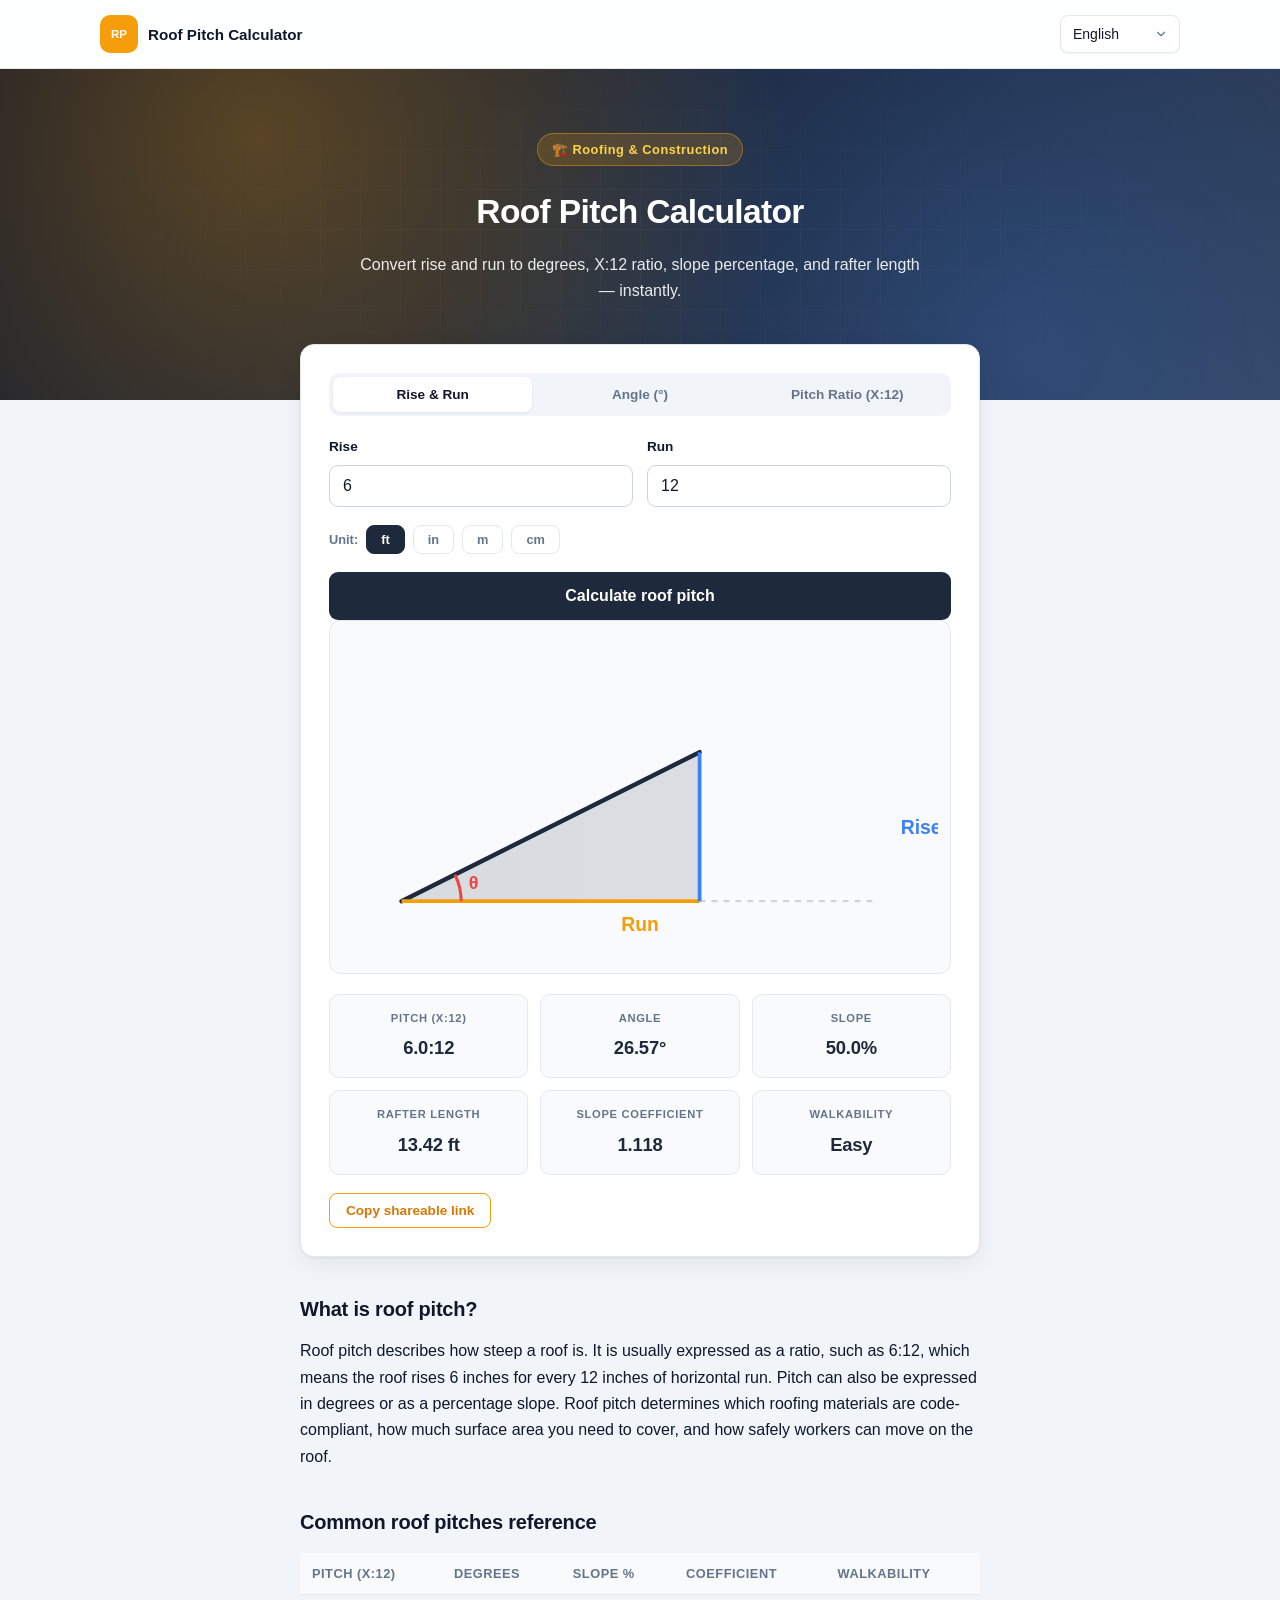
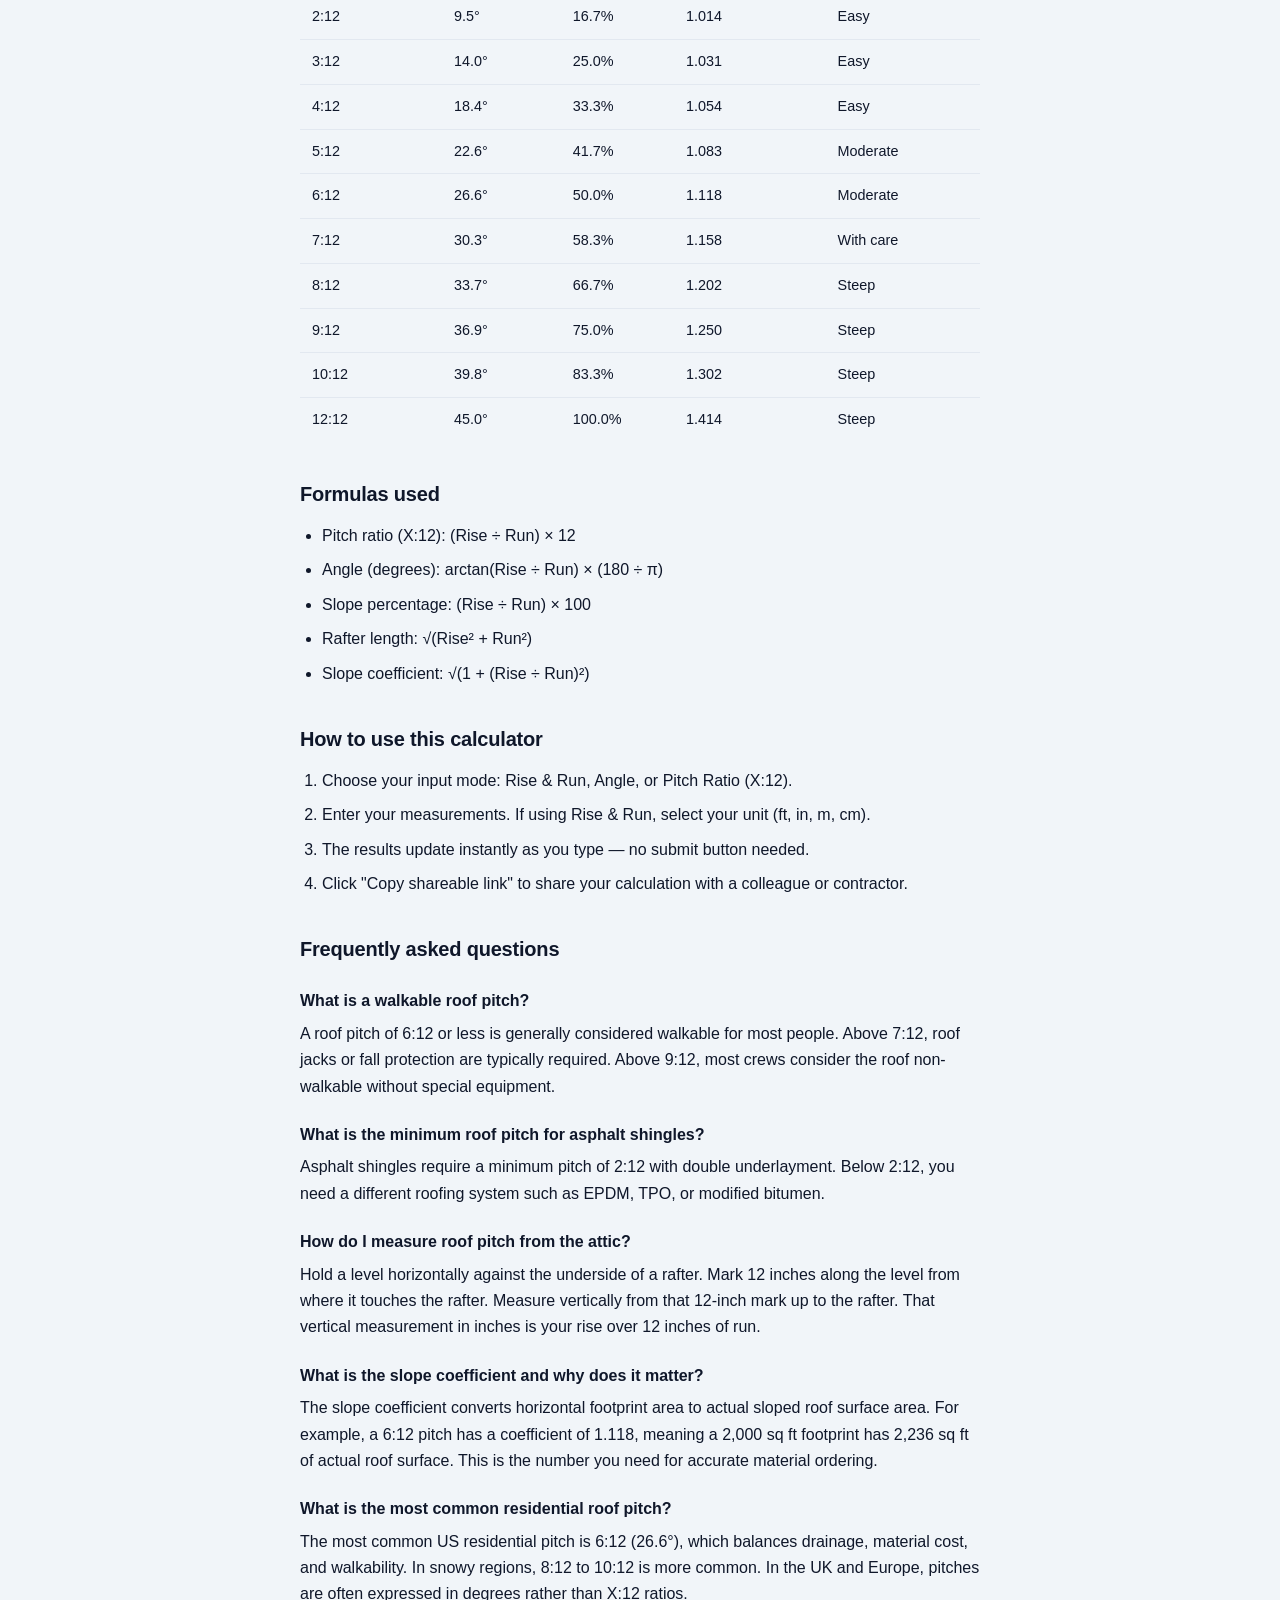
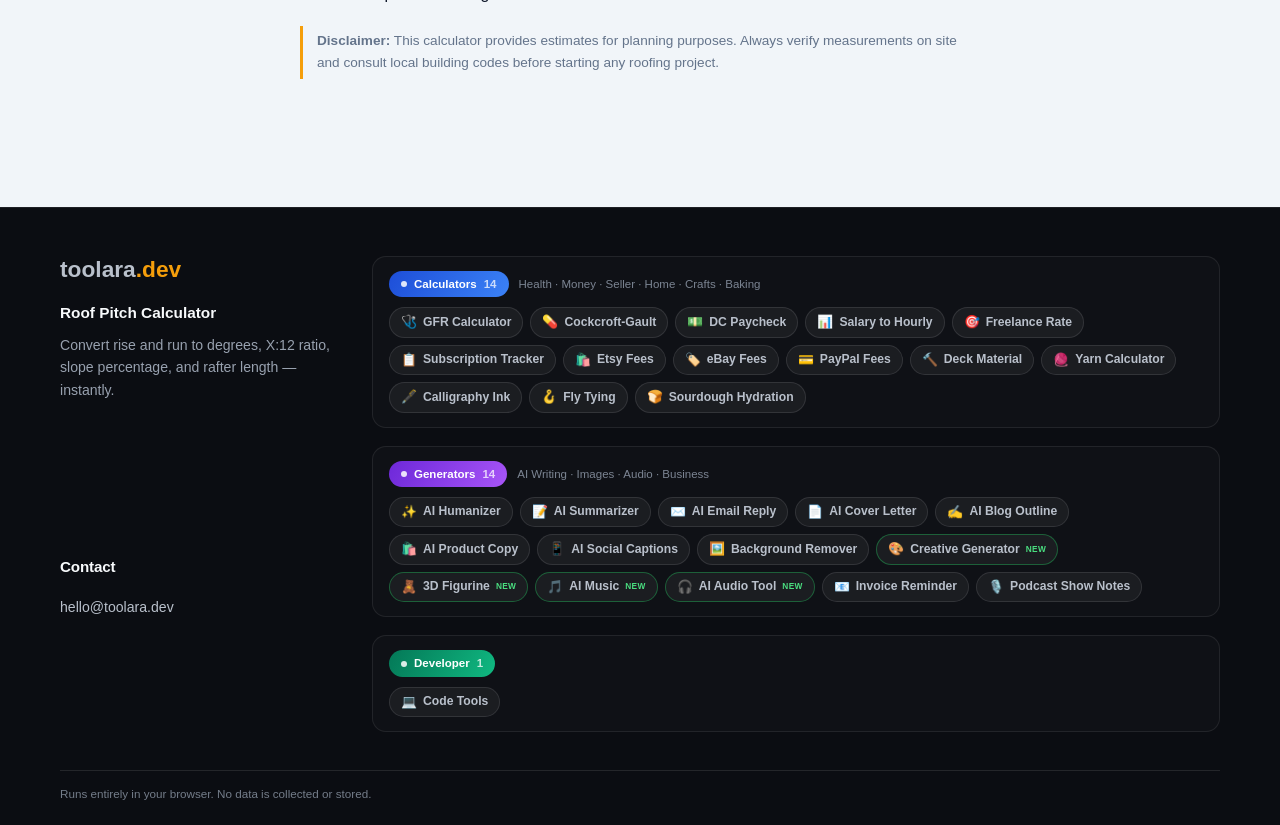
==== commit e39c92da: "Update footer tool links to pill cloud style" ====
--- a/index.html
+++ b/index.html
@@ -52,7 +52,25 @@
 .site-footer-column:nth-child(2){grid-row:auto!important}.site-footer-column:nth-child(3){grid-column:auto!important;grid-row:auto!important}
 .site-footer-explore{grid-template-columns:repeat(2,minmax(0,1fr))}}
 </style>
-</head>
+<style id="fc-cloud-css">
+.fc-clouds{display:grid;gap:18px}
+.fc-cat{border:1px solid rgba(255,255,255,0.08);border-radius:14px;padding:14px 16px;background:rgba(255,255,255,0.02)}
+.fc-head{display:flex;align-items:center;gap:10px;margin-bottom:10px;flex-wrap:wrap}
+.fc-chip{display:inline-flex;align-items:center;gap:7px;font-size:0.72rem;font-weight:700;color:#fff;padding:4px 12px;border-radius:999px}
+.fc-chip::before{content:"";width:6px;height:6px;border-radius:50%;background:rgba(255,255,255,0.85)}
+.fc-chip.calc{background:linear-gradient(120deg,#1d4ed8,#3b82f6)}
+.fc-chip.gen{background:linear-gradient(120deg,#6d28d9,#a855f7)}
+.fc-chip.dev{background:linear-gradient(120deg,#047857,#10b981)}
+.fc-chip .n{opacity:0.75;font-weight:600}
+.fc-desc{font-size:0.72rem;color:#7c8593}
+.fc-cloud{display:flex;flex-wrap:wrap;gap:7px}
+.fc-cloud a{display:inline-flex;align-items:center;gap:6px;font-size:0.76rem;font-weight:600;color:#c3cad4;background:rgba(255,255,255,0.05);border:1px solid rgba(255,255,255,0.1);border-radius:999px;padding:4px 11px;transition:all 0.15s}
+.fc-cloud a:hover{color:#fff;background:rgba(59,130,246,0.18);border-color:rgba(59,130,246,0.45);text-decoration:none}
+.fc-cloud a .em{font-size:0.8rem}
+.fc-cloud a.fc-new{border-color:rgba(34,197,94,0.4)}
+.fc-cloud a.fc-new::after{content:"NEW";font-size:0.52rem;font-weight:800;letter-spacing:0.04em;color:#4ade80}
+@media(max-width:760px){.fc-cat{padding:12px 12px}}
+</style></head>
 <body>
 <header class="site-header"><div class="site-header-inner"><a class="site-brand" href="/" aria-label="roof-pitch-calculator"><span class="site-brand-mark" aria-hidden="true">RP</span><span class="site-brand-name" data-i18n="title"></span></a><nav class="site-nav" aria-label="Site navigation"><select id="langSelect" onchange="setLang(this.value)" aria-label="Language">
       <option value="en">English</option>
@@ -252,7 +270,7 @@
 <p class="site-footer-site-name" data-i18n="title">Roof Pitch Calculator</p>
 <p class="site-footer-description" data-i18n="subtitle">Convert rise and run to degrees, X:12 ratio, slope percentage, and rafter length — instantly.</p>
 </section>
-<section class="site-footer-column"><div class="site-footer-explore"><div class="site-footer-group"><h2 class="site-footer-group-title">AI writing</h2><nav class="site-footer-links" aria-label="AI writing sites"><a href="https://humanize.toolara.dev/">AI Humanizer</a><a href="https://summarize.toolara.dev/">AI Summarizer</a><a href="https://emailreply.toolara.dev/">AI Email Reply</a><a href="https://coverletter.toolara.dev/">AI Cover Letter</a><a href="https://blogoutline.toolara.dev/">AI Blog Outline</a><a href="https://productcopy.toolara.dev/">AI Product Copy</a><a href="https://captions.toolara.dev/">AI Social Captions</a></nav></div><div class="site-footer-group"><h2 class="site-footer-group-title">Money &amp; sellers</h2><nav class="site-footer-links" aria-label="Money &amp; sellers sites"><a href="https://dc-pay.toolara.dev/">DC Paycheck</a><a href="https://salary.toolara.dev/">Salary to Hourly</a><a href="https://freelance.toolara.dev/">Freelance Rate</a><a href="https://subscriptions.toolara.dev/">Subscription Tracker</a><a href="https://etsy.toolara.dev/">Etsy Fees</a><a href="https://ebay.toolara.dev/">eBay Fees</a><a href="https://paypal.toolara.dev/">PayPal Fees</a><a href="https://invoices.toolara.dev/">Invoice Reminder</a></nav></div><div class="site-footer-group"><h2 class="site-footer-group-title">Home, health &amp; craft</h2><nav class="site-footer-links" aria-label="Home, health &amp; craft sites"><a href="https://gfr.toolara.dev/">GFR Calculator</a><a href="https://crcl.toolara.dev/">Creatinine Clearance</a><a href="https://deck.toolara.dev/">Deck Material</a><a href="https://yarn.toolara.dev/">Yarn Calculator</a><a href="https://calligraphy.toolara.dev/">Calligraphy Ink</a><a href="https://flytying.toolara.dev/">Fly Tying</a><a href="https://sourdough.toolara.dev/">Sourdough Hydration</a><a href="https://devtools.toolara.dev/">Code Tools</a></nav></div><div class="site-footer-group"><h2 class="site-footer-group-title">Images &amp; creative</h2><nav class="site-footer-links" aria-label="Images &amp; creative sites"><a href="https://background.toolara.dev/">Background Remover</a><a href="https://creative.toolara.dev/">Creative Generator</a><a href="https://figurine.toolara.dev/">3D Figurine</a></nav></div><div class="site-footer-group"><h2 class="site-footer-group-title">Music &amp; audio</h2><nav class="site-footer-links" aria-label="Music &amp; audio sites"><a href="https://music.toolara.dev/">Toolara Music</a><a href="https://audio.toolara.dev/">AI Audio Tool</a><a href="https://podcast.toolara.dev/">Podcast Show Notes</a></nav></div></div></section>
+<section class="site-footer-column"><div class="fc-clouds"><div class="fc-cat"><div class="fc-head"><span class="fc-chip calc">Calculators <span class="n">14</span></span><span class="fc-desc">Health · Money · Seller · Home · Crafts · Baking</span></div><div class="fc-cloud"><a href="https://gfr.toolara.dev/"><span class="em">🩺</span>GFR Calculator</a><a href="https://crcl.toolara.dev/"><span class="em">💊</span>Cockcroft-Gault</a><a href="https://dc-pay.toolara.dev/"><span class="em">💵</span>DC Paycheck</a><a href="https://salary.toolara.dev/"><span class="em">📊</span>Salary to Hourly</a><a href="https://freelance.toolara.dev/"><span class="em">🎯</span>Freelance Rate</a><a href="https://subscriptions.toolara.dev/"><span class="em">📋</span>Subscription Tracker</a><a href="https://etsy.toolara.dev/"><span class="em">🛍️</span>Etsy Fees</a><a href="https://ebay.toolara.dev/"><span class="em">🏷️</span>eBay Fees</a><a href="https://paypal.toolara.dev/"><span class="em">💳</span>PayPal Fees</a><a href="https://deck.toolara.dev/"><span class="em">🔨</span>Deck Material</a><a href="https://yarn.toolara.dev/"><span class="em">🧶</span>Yarn Calculator</a><a href="https://calligraphy.toolara.dev/"><span class="em">🖋️</span>Calligraphy Ink</a><a href="https://flytying.toolara.dev/"><span class="em">🪝</span>Fly Tying</a><a href="https://sourdough.toolara.dev/"><span class="em">🍞</span>Sourdough Hydration</a></div></div><div class="fc-cat"><div class="fc-head"><span class="fc-chip gen">Generators <span class="n">14</span></span><span class="fc-desc">AI Writing · Images · Audio · Business</span></div><div class="fc-cloud"><a href="https://humanize.toolara.dev/"><span class="em">✨</span>AI Humanizer</a><a href="https://summarize.toolara.dev/"><span class="em">📝</span>AI Summarizer</a><a href="https://emailreply.toolara.dev/"><span class="em">✉️</span>AI Email Reply</a><a href="https://coverletter.toolara.dev/"><span class="em">📄</span>AI Cover Letter</a><a href="https://blogoutline.toolara.dev/"><span class="em">✍️</span>AI Blog Outline</a><a href="https://productcopy.toolara.dev/"><span class="em">🛍️</span>AI Product Copy</a><a href="https://captions.toolara.dev/"><span class="em">📱</span>AI Social Captions</a><a href="https://background.toolara.dev/"><span class="em">🖼️</span>Background Remover</a><a href="https://creative.toolara.dev/" class="fc-new"><span class="em">🎨</span>Creative Generator</a><a href="https://figurine.toolara.dev/" class="fc-new"><span class="em">🧸</span>3D Figurine</a><a href="https://music.toolara.dev/" class="fc-new"><span class="em">🎵</span>AI Music</a><a href="https://audio.toolara.dev/" class="fc-new"><span class="em">🎧</span>AI Audio Tool</a><a href="https://invoices.toolara.dev/"><span class="em">📧</span>Invoice Reminder</a><a href="https://podcast.toolara.dev/"><span class="em">🎙️</span>Podcast Show Notes</a></div></div><div class="fc-cat"><div class="fc-head"><span class="fc-chip dev">Developer <span class="n">1</span></span></div><div class="fc-cloud"><a href="https://devtools.toolara.dev/"><span class="em">💻</span>Code Tools</a></div></div></div></section>
 <section class="site-footer-column"><h2 class="site-footer-heading">Contact</h2><p class="site-footer-contact"><a href="mailto:hello@toolara.dev">hello@toolara.dev</a></p></section>
 </div>
 <div class="site-footer-bottom"><p class="site-footer-privacy" data-i18n="footer">Runs entirely in your browser. No data is collected or stored.</p></div>
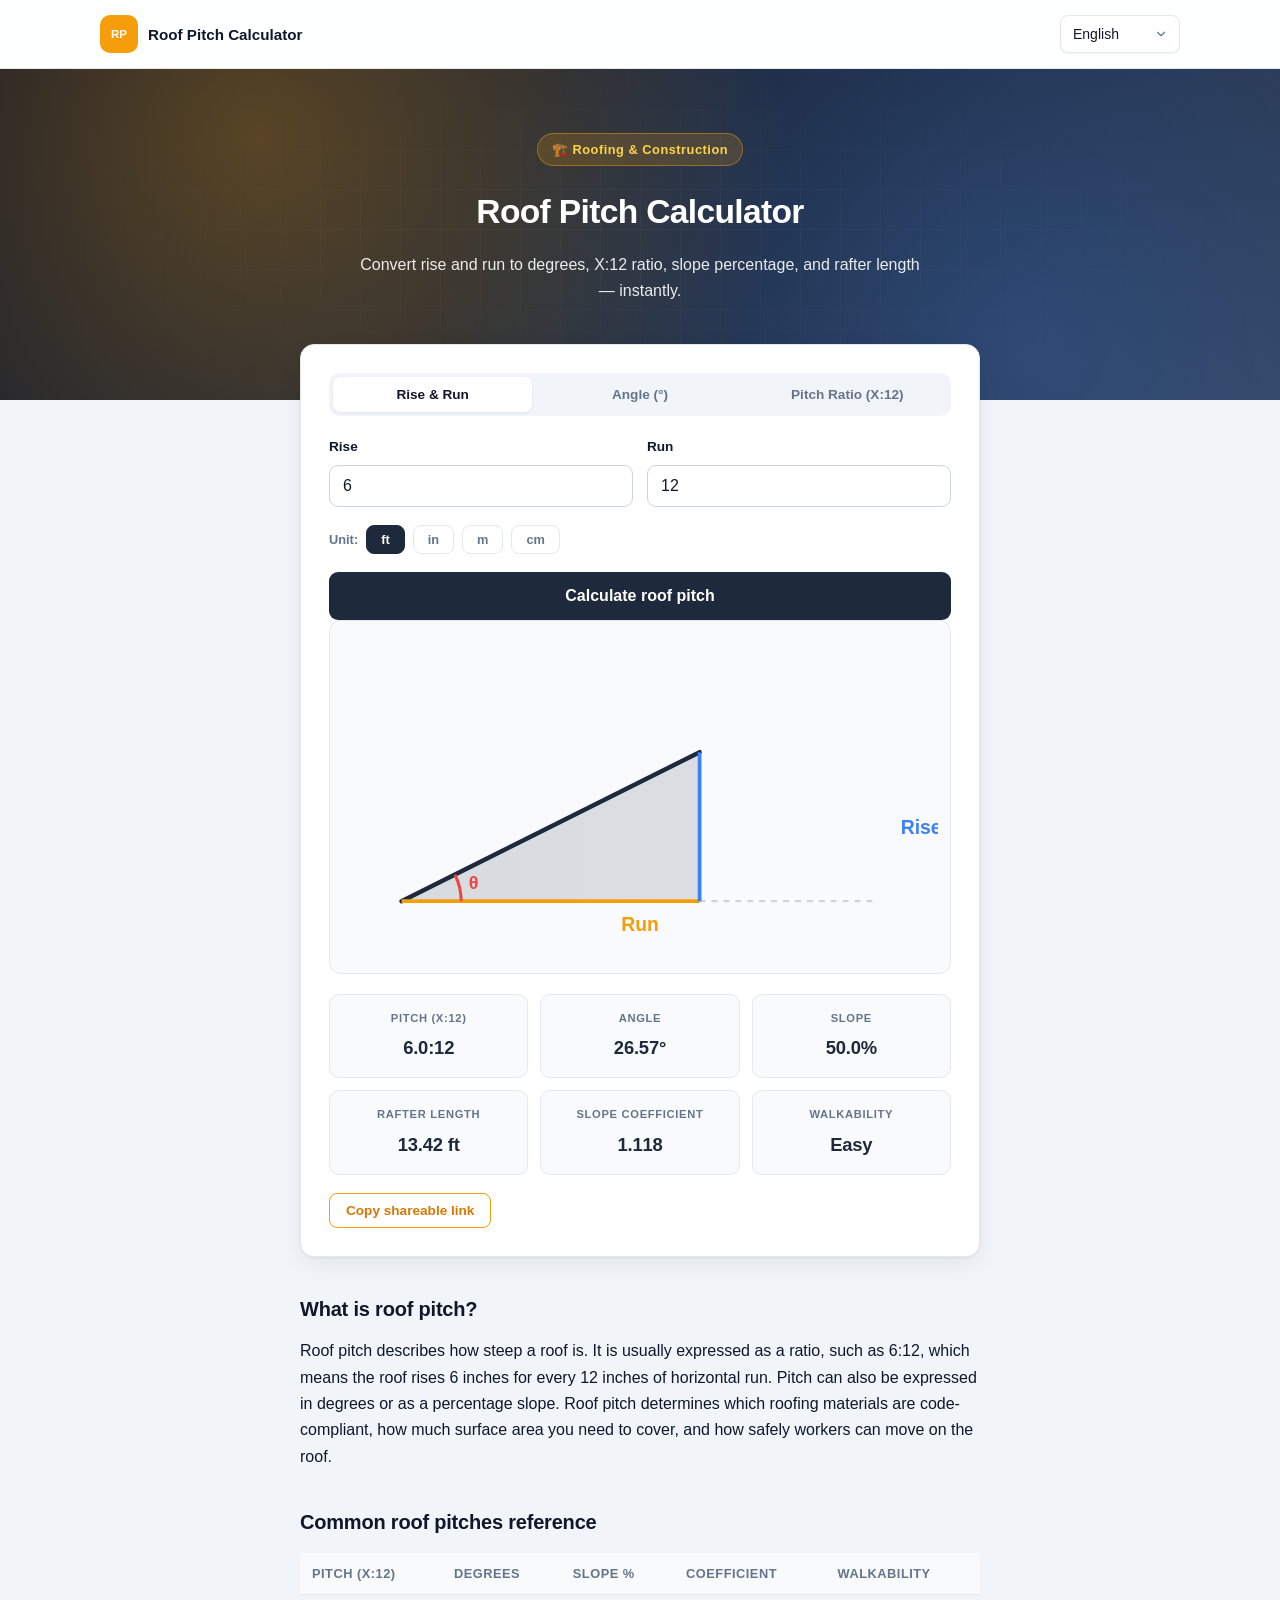
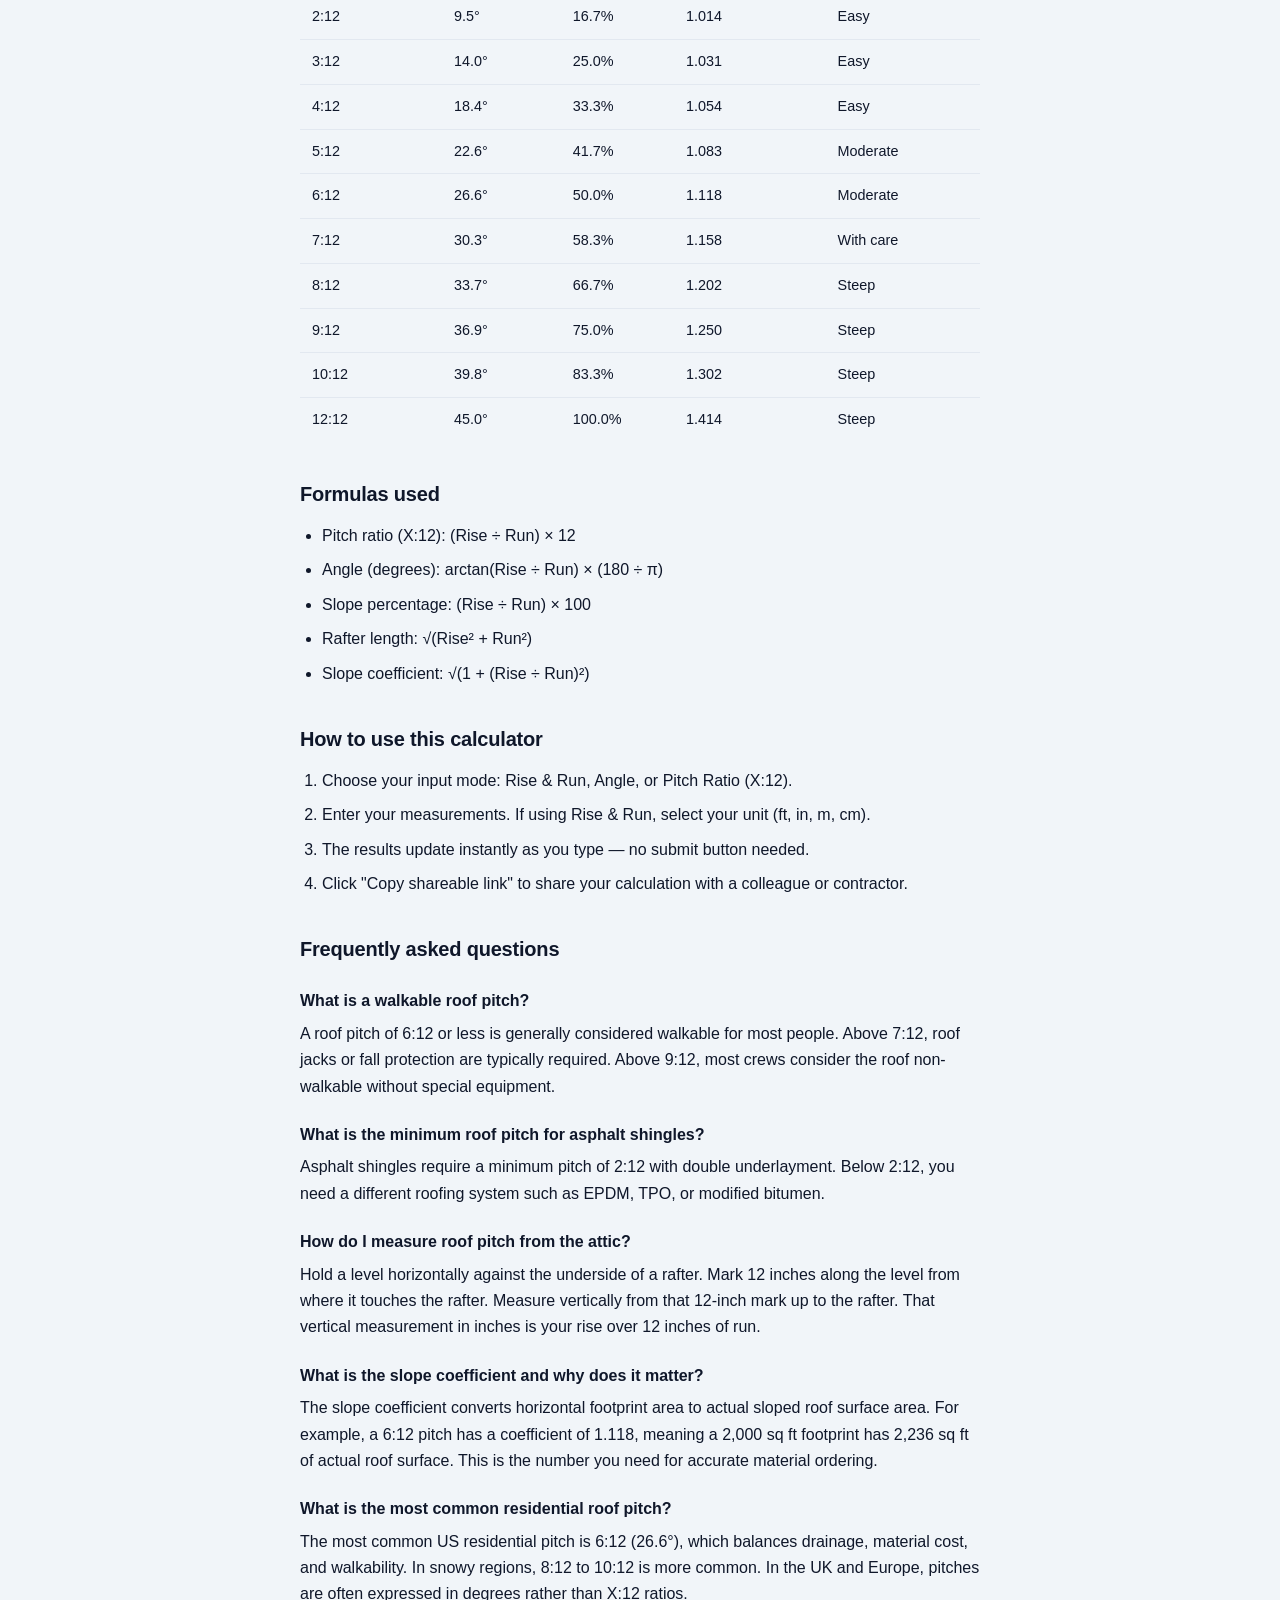
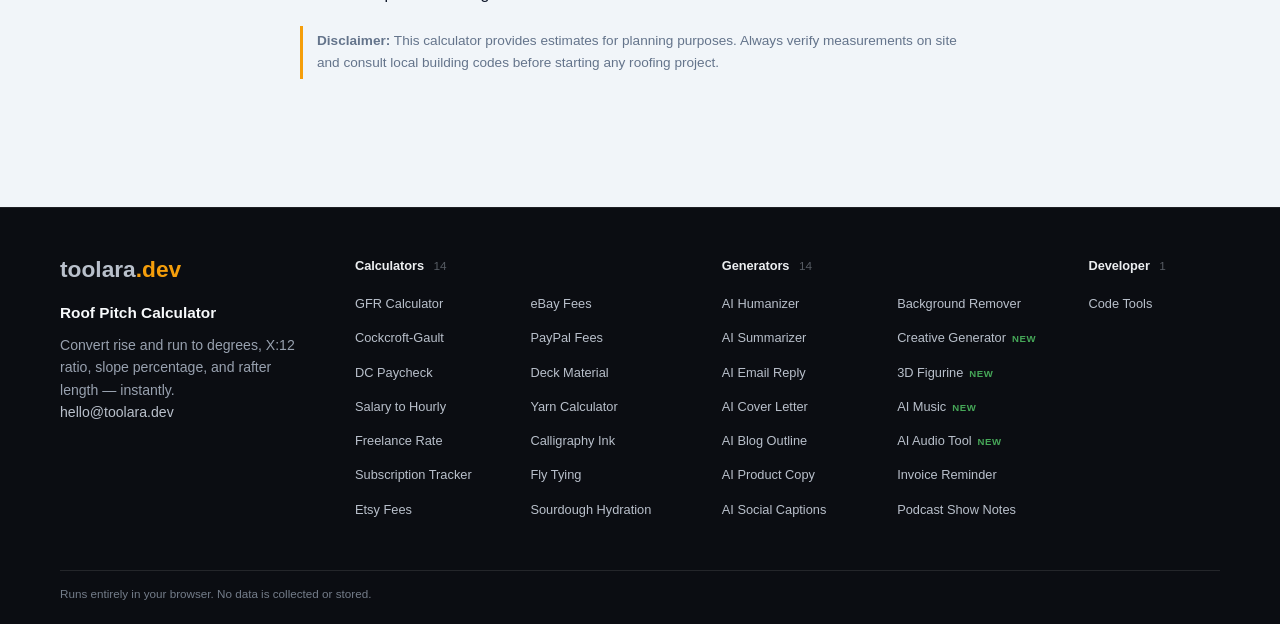
==== commit b6a783eb: "Restyle footer tool links as plain text columns" ====
--- a/index.html
+++ b/index.html
@@ -53,23 +53,21 @@
 .site-footer-explore{grid-template-columns:repeat(2,minmax(0,1fr))}}
 </style>
 <style id="fc-cloud-css">
-.fc-clouds{display:grid;gap:18px}
-.fc-cat{border:1px solid rgba(255,255,255,0.08);border-radius:14px;padding:14px 16px;background:rgba(255,255,255,0.02)}
-.fc-head{display:flex;align-items:center;gap:10px;margin-bottom:10px;flex-wrap:wrap}
-.fc-chip{display:inline-flex;align-items:center;gap:7px;font-size:0.72rem;font-weight:700;color:#fff;padding:4px 12px;border-radius:999px}
-.fc-chip::before{content:"";width:6px;height:6px;border-radius:50%;background:rgba(255,255,255,0.85)}
-.fc-chip.calc{background:linear-gradient(120deg,#1d4ed8,#3b82f6)}
-.fc-chip.gen{background:linear-gradient(120deg,#6d28d9,#a855f7)}
-.fc-chip.dev{background:linear-gradient(120deg,#047857,#10b981)}
-.fc-chip .n{opacity:0.75;font-weight:600}
-.fc-desc{font-size:0.72rem;color:#7c8593}
-.fc-cloud{display:flex;flex-wrap:wrap;gap:7px}
-.fc-cloud a{display:inline-flex;align-items:center;gap:6px;font-size:0.76rem;font-weight:600;color:#c3cad4;background:rgba(255,255,255,0.05);border:1px solid rgba(255,255,255,0.1);border-radius:999px;padding:4px 11px;transition:all 0.15s}
-.fc-cloud a:hover{color:#fff;background:rgba(59,130,246,0.18);border-color:rgba(59,130,246,0.45);text-decoration:none}
-.fc-cloud a .em{font-size:0.8rem}
-.fc-cloud a.fc-new{border-color:rgba(34,197,94,0.4)}
-.fc-cloud a.fc-new::after{content:"NEW";font-size:0.52rem;font-weight:800;letter-spacing:0.04em;color:#4ade80}
-@media(max-width:760px){.fc-cat{padding:12px 12px}}
+/* Footer tool columns - Linear style (design v3-A) */
+.site-footer-grid{grid-template-columns:1.05fr 1.35fr 1.35fr 0.55fr !important;gap:44px !important}
+/* 覆盖子站旧版 nth-child 网格定位残留 */
+.site-footer .site-footer-column:nth-child(2),.site-footer .site-footer-column:nth-child(3),.site-footer .site-footer-column:nth-child(4){grid-row:auto !important;grid-column:auto !important;display:block !important}
+.site-footer .fa-h4{font-size:0.8rem;font-weight:600;color:#eceef0;margin:0 0 16px;letter-spacing:-0.005em}
+.site-footer .fa-h4 .n{color:#565b63;font-weight:500;margin-left:6px;font-size:0.74rem}
+.site-footer ul.fa-list{list-style:none;margin:0;padding:0;columns:2;column-gap:28px}
+.site-footer ul.fa-list.single{columns:1}
+.site-footer ul.fa-list li{margin-bottom:11px;break-inside:avoid}
+.site-footer ul.fa-list a{font-size:0.8rem;color:#83898f;text-decoration:none;transition:color 0.12s;white-space:nowrap}
+.site-footer ul.fa-list a:hover{color:#f0f2f4}
+.site-footer ul.fa-list a .fa-new{color:#46a758;font-size:0.6rem;font-weight:700;letter-spacing:0.06em;margin-left:6px}
+.site-footer .fa-contact{margin-top:18px}
+@media(max-width:960px){.site-footer-grid{grid-template-columns:1fr 1fr !important;gap:32px !important}}
+@media(max-width:640px){.site-footer-grid{grid-template-columns:1fr !important;gap:26px !important}}
 </style></head>
 <body>
 <header class="site-header"><div class="site-header-inner"><a class="site-brand" href="/" aria-label="roof-pitch-calculator"><span class="site-brand-mark" aria-hidden="true">RP</span><span class="site-brand-name" data-i18n="title"></span></a><nav class="site-nav" aria-label="Site navigation"><select id="langSelect" onchange="setLang(this.value)" aria-label="Language">
@@ -264,15 +262,11 @@
 
 <footer class="footer site-footer">
 <div class="site-footer-inner">
-<div class="site-footer-grid">
-<section class="site-footer-column">
+<div class="site-footer-grid"><section class="site-footer-column">
 <a class="site-footer-wordmark" href="https://toolara.dev/" aria-label="toolara.dev">toolara<span class="tld">.dev</span></a>
 <p class="site-footer-site-name" data-i18n="title">Roof Pitch Calculator</p>
 <p class="site-footer-description" data-i18n="subtitle">Convert rise and run to degrees, X:12 ratio, slope percentage, and rafter length — instantly.</p>
-</section>
-<section class="site-footer-column"><div class="fc-clouds"><div class="fc-cat"><div class="fc-head"><span class="fc-chip calc">Calculators <span class="n">14</span></span><span class="fc-desc">Health · Money · Seller · Home · Crafts · Baking</span></div><div class="fc-cloud"><a href="https://gfr.toolara.dev/"><span class="em">🩺</span>GFR Calculator</a><a href="https://crcl.toolara.dev/"><span class="em">💊</span>Cockcroft-Gault</a><a href="https://dc-pay.toolara.dev/"><span class="em">💵</span>DC Paycheck</a><a href="https://salary.toolara.dev/"><span class="em">📊</span>Salary to Hourly</a><a href="https://freelance.toolara.dev/"><span class="em">🎯</span>Freelance Rate</a><a href="https://subscriptions.toolara.dev/"><span class="em">📋</span>Subscription Tracker</a><a href="https://etsy.toolara.dev/"><span class="em">🛍️</span>Etsy Fees</a><a href="https://ebay.toolara.dev/"><span class="em">🏷️</span>eBay Fees</a><a href="https://paypal.toolara.dev/"><span class="em">💳</span>PayPal Fees</a><a href="https://deck.toolara.dev/"><span class="em">🔨</span>Deck Material</a><a href="https://yarn.toolara.dev/"><span class="em">🧶</span>Yarn Calculator</a><a href="https://calligraphy.toolara.dev/"><span class="em">🖋️</span>Calligraphy Ink</a><a href="https://flytying.toolara.dev/"><span class="em">🪝</span>Fly Tying</a><a href="https://sourdough.toolara.dev/"><span class="em">🍞</span>Sourdough Hydration</a></div></div><div class="fc-cat"><div class="fc-head"><span class="fc-chip gen">Generators <span class="n">14</span></span><span class="fc-desc">AI Writing · Images · Audio · Business</span></div><div class="fc-cloud"><a href="https://humanize.toolara.dev/"><span class="em">✨</span>AI Humanizer</a><a href="https://summarize.toolara.dev/"><span class="em">📝</span>AI Summarizer</a><a href="https://emailreply.toolara.dev/"><span class="em">✉️</span>AI Email Reply</a><a href="https://coverletter.toolara.dev/"><span class="em">📄</span>AI Cover Letter</a><a href="https://blogoutline.toolara.dev/"><span class="em">✍️</span>AI Blog Outline</a><a href="https://productcopy.toolara.dev/"><span class="em">🛍️</span>AI Product Copy</a><a href="https://captions.toolara.dev/"><span class="em">📱</span>AI Social Captions</a><a href="https://background.toolara.dev/"><span class="em">🖼️</span>Background Remover</a><a href="https://creative.toolara.dev/" class="fc-new"><span class="em">🎨</span>Creative Generator</a><a href="https://figurine.toolara.dev/" class="fc-new"><span class="em">🧸</span>3D Figurine</a><a href="https://music.toolara.dev/" class="fc-new"><span class="em">🎵</span>AI Music</a><a href="https://audio.toolara.dev/" class="fc-new"><span class="em">🎧</span>AI Audio Tool</a><a href="https://invoices.toolara.dev/"><span class="em">📧</span>Invoice Reminder</a><a href="https://podcast.toolara.dev/"><span class="em">🎙️</span>Podcast Show Notes</a></div></div><div class="fc-cat"><div class="fc-head"><span class="fc-chip dev">Developer <span class="n">1</span></span></div><div class="fc-cloud"><a href="https://devtools.toolara.dev/"><span class="em">💻</span>Code Tools</a></div></div></div></section>
-<section class="site-footer-column"><h2 class="site-footer-heading">Contact</h2><p class="site-footer-contact"><a href="mailto:hello@toolara.dev">hello@toolara.dev</a></p></section>
-</div>
+<p class="site-footer-contact fa-contact"><a href="mailto:hello@toolara.dev">hello@toolara.dev</a></p></section><section class="site-footer-column"><h4 class="fa-h4">Calculators <span class="n">14</span></h4><ul class="fa-list"><li><a href="https://gfr.toolara.dev/">GFR Calculator</a></li><li><a href="https://crcl.toolara.dev/">Cockcroft-Gault</a></li><li><a href="https://dc-pay.toolara.dev/">DC Paycheck</a></li><li><a href="https://salary.toolara.dev/">Salary to Hourly</a></li><li><a href="https://freelance.toolara.dev/">Freelance Rate</a></li><li><a href="https://subscriptions.toolara.dev/">Subscription Tracker</a></li><li><a href="https://etsy.toolara.dev/">Etsy Fees</a></li><li><a href="https://ebay.toolara.dev/">eBay Fees</a></li><li><a href="https://paypal.toolara.dev/">PayPal Fees</a></li><li><a href="https://deck.toolara.dev/">Deck Material</a></li><li><a href="https://yarn.toolara.dev/">Yarn Calculator</a></li><li><a href="https://calligraphy.toolara.dev/">Calligraphy Ink</a></li><li><a href="https://flytying.toolara.dev/">Fly Tying</a></li><li><a href="https://sourdough.toolara.dev/">Sourdough Hydration</a></li></ul></section><section class="site-footer-column"><h4 class="fa-h4">Generators <span class="n">14</span></h4><ul class="fa-list"><li><a href="https://humanize.toolara.dev/">AI Humanizer</a></li><li><a href="https://summarize.toolara.dev/">AI Summarizer</a></li><li><a href="https://emailreply.toolara.dev/">AI Email Reply</a></li><li><a href="https://coverletter.toolara.dev/">AI Cover Letter</a></li><li><a href="https://blogoutline.toolara.dev/">AI Blog Outline</a></li><li><a href="https://productcopy.toolara.dev/">AI Product Copy</a></li><li><a href="https://captions.toolara.dev/">AI Social Captions</a></li><li><a href="https://background.toolara.dev/">Background Remover</a></li><li><a href="https://creative.toolara.dev/">Creative Generator<span class="fa-new">NEW</span></a></li><li><a href="https://figurine.toolara.dev/">3D Figurine<span class="fa-new">NEW</span></a></li><li><a href="https://music.toolara.dev/">AI Music<span class="fa-new">NEW</span></a></li><li><a href="https://audio.toolara.dev/">AI Audio Tool<span class="fa-new">NEW</span></a></li><li><a href="https://invoices.toolara.dev/">Invoice Reminder</a></li><li><a href="https://podcast.toolara.dev/">Podcast Show Notes</a></li></ul></section><section class="site-footer-column"><h4 class="fa-h4">Developer <span class="n">1</span></h4><ul class="fa-list single"><li><a href="https://devtools.toolara.dev/">Code Tools</a></li></ul></section></div>
 <div class="site-footer-bottom"><p class="site-footer-privacy" data-i18n="footer">Runs entirely in your browser. No data is collected or stored.</p></div>
 </div>
 </footer>
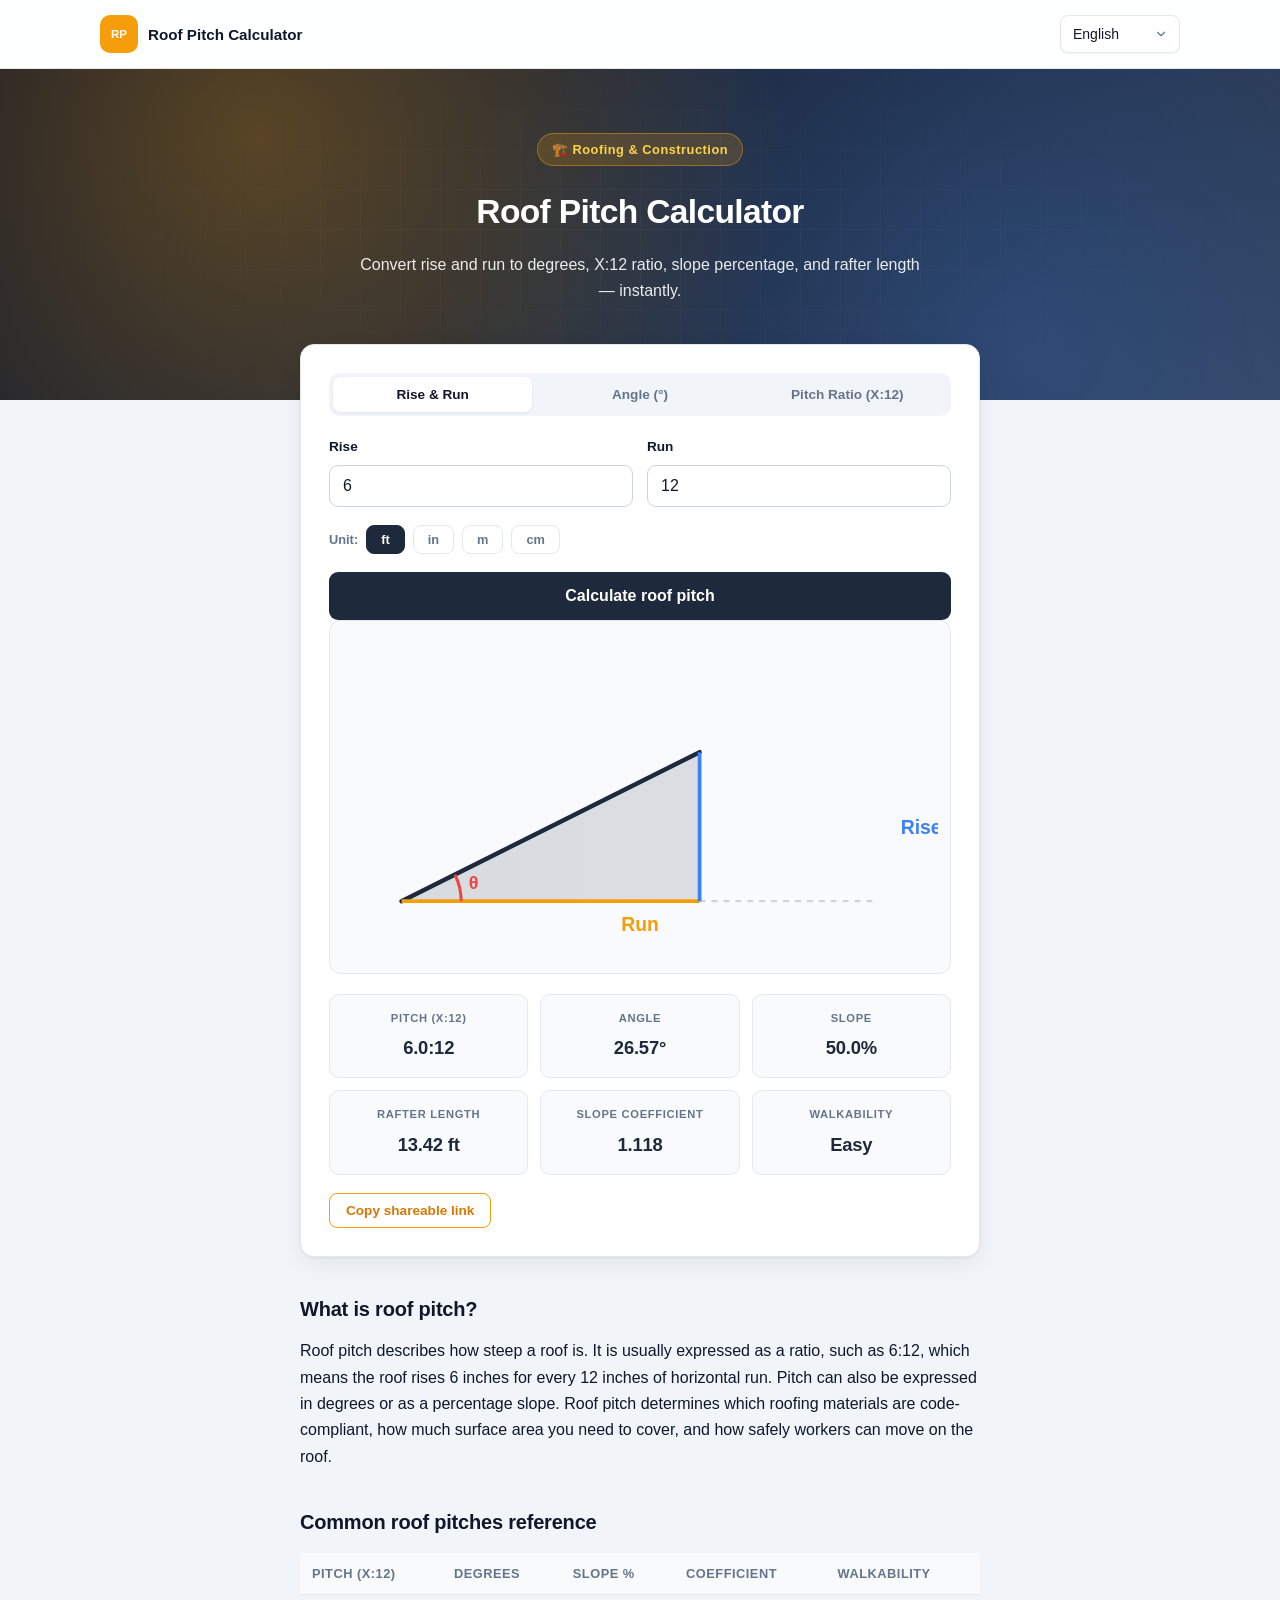
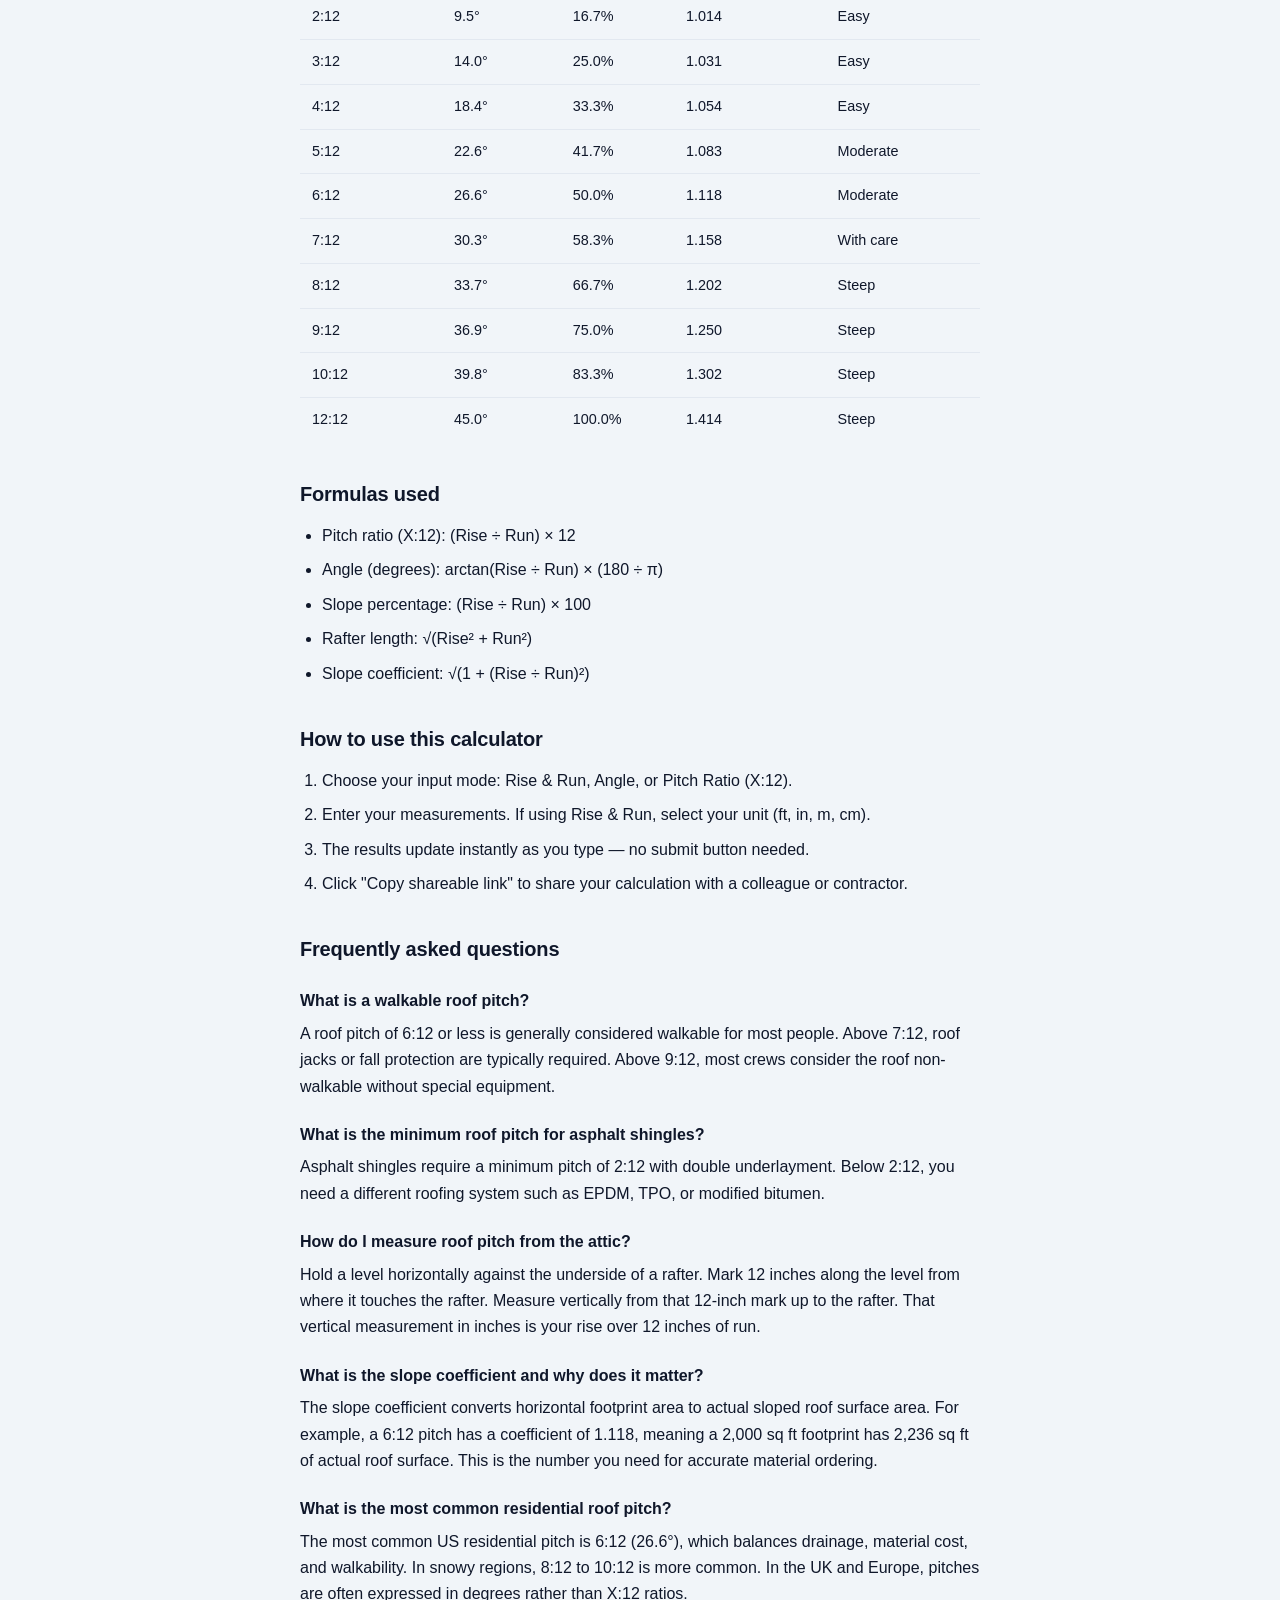
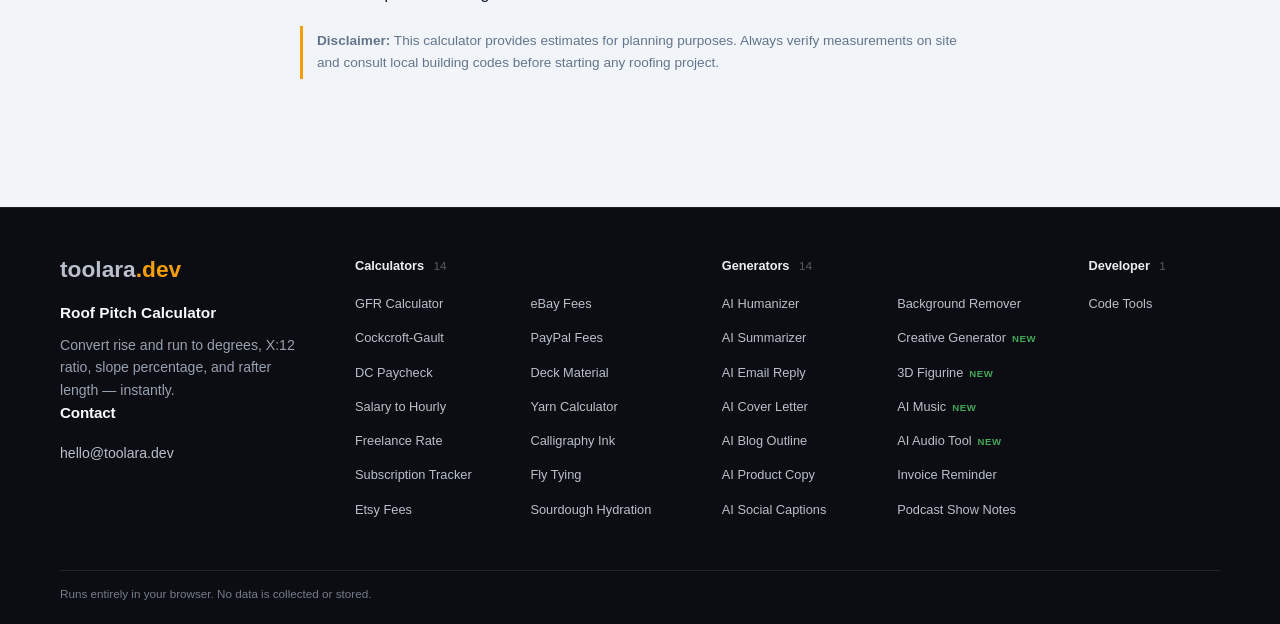
==== commit f869429b: "Add Contact heading to footer brand column" ====
--- a/index.html
+++ b/index.html
@@ -266,7 +266,7 @@
 <a class="site-footer-wordmark" href="https://toolara.dev/" aria-label="toolara.dev">toolara<span class="tld">.dev</span></a>
 <p class="site-footer-site-name" data-i18n="title">Roof Pitch Calculator</p>
 <p class="site-footer-description" data-i18n="subtitle">Convert rise and run to degrees, X:12 ratio, slope percentage, and rafter length — instantly.</p>
-<p class="site-footer-contact fa-contact"><a href="mailto:hello@toolara.dev">hello@toolara.dev</a></p></section><section class="site-footer-column"><h4 class="fa-h4">Calculators <span class="n">14</span></h4><ul class="fa-list"><li><a href="https://gfr.toolara.dev/">GFR Calculator</a></li><li><a href="https://crcl.toolara.dev/">Cockcroft-Gault</a></li><li><a href="https://dc-pay.toolara.dev/">DC Paycheck</a></li><li><a href="https://salary.toolara.dev/">Salary to Hourly</a></li><li><a href="https://freelance.toolara.dev/">Freelance Rate</a></li><li><a href="https://subscriptions.toolara.dev/">Subscription Tracker</a></li><li><a href="https://etsy.toolara.dev/">Etsy Fees</a></li><li><a href="https://ebay.toolara.dev/">eBay Fees</a></li><li><a href="https://paypal.toolara.dev/">PayPal Fees</a></li><li><a href="https://deck.toolara.dev/">Deck Material</a></li><li><a href="https://yarn.toolara.dev/">Yarn Calculator</a></li><li><a href="https://calligraphy.toolara.dev/">Calligraphy Ink</a></li><li><a href="https://flytying.toolara.dev/">Fly Tying</a></li><li><a href="https://sourdough.toolara.dev/">Sourdough Hydration</a></li></ul></section><section class="site-footer-column"><h4 class="fa-h4">Generators <span class="n">14</span></h4><ul class="fa-list"><li><a href="https://humanize.toolara.dev/">AI Humanizer</a></li><li><a href="https://summarize.toolara.dev/">AI Summarizer</a></li><li><a href="https://emailreply.toolara.dev/">AI Email Reply</a></li><li><a href="https://coverletter.toolara.dev/">AI Cover Letter</a></li><li><a href="https://blogoutline.toolara.dev/">AI Blog Outline</a></li><li><a href="https://productcopy.toolara.dev/">AI Product Copy</a></li><li><a href="https://captions.toolara.dev/">AI Social Captions</a></li><li><a href="https://background.toolara.dev/">Background Remover</a></li><li><a href="https://creative.toolara.dev/">Creative Generator<span class="fa-new">NEW</span></a></li><li><a href="https://figurine.toolara.dev/">3D Figurine<span class="fa-new">NEW</span></a></li><li><a href="https://music.toolara.dev/">AI Music<span class="fa-new">NEW</span></a></li><li><a href="https://audio.toolara.dev/">AI Audio Tool<span class="fa-new">NEW</span></a></li><li><a href="https://invoices.toolara.dev/">Invoice Reminder</a></li><li><a href="https://podcast.toolara.dev/">Podcast Show Notes</a></li></ul></section><section class="site-footer-column"><h4 class="fa-h4">Developer <span class="n">1</span></h4><ul class="fa-list single"><li><a href="https://devtools.toolara.dev/">Code Tools</a></li></ul></section></div>
+<h2 class="site-footer-heading" style="margin-top:22px">Contact</h2><p class="site-footer-contact fa-contact"><a href="mailto:hello@toolara.dev">hello@toolara.dev</a></p></section><section class="site-footer-column"><h4 class="fa-h4">Calculators <span class="n">14</span></h4><ul class="fa-list"><li><a href="https://gfr.toolara.dev/">GFR Calculator</a></li><li><a href="https://crcl.toolara.dev/">Cockcroft-Gault</a></li><li><a href="https://dc-pay.toolara.dev/">DC Paycheck</a></li><li><a href="https://salary.toolara.dev/">Salary to Hourly</a></li><li><a href="https://freelance.toolara.dev/">Freelance Rate</a></li><li><a href="https://subscriptions.toolara.dev/">Subscription Tracker</a></li><li><a href="https://etsy.toolara.dev/">Etsy Fees</a></li><li><a href="https://ebay.toolara.dev/">eBay Fees</a></li><li><a href="https://paypal.toolara.dev/">PayPal Fees</a></li><li><a href="https://deck.toolara.dev/">Deck Material</a></li><li><a href="https://yarn.toolara.dev/">Yarn Calculator</a></li><li><a href="https://calligraphy.toolara.dev/">Calligraphy Ink</a></li><li><a href="https://flytying.toolara.dev/">Fly Tying</a></li><li><a href="https://sourdough.toolara.dev/">Sourdough Hydration</a></li></ul></section><section class="site-footer-column"><h4 class="fa-h4">Generators <span class="n">14</span></h4><ul class="fa-list"><li><a href="https://humanize.toolara.dev/">AI Humanizer</a></li><li><a href="https://summarize.toolara.dev/">AI Summarizer</a></li><li><a href="https://emailreply.toolara.dev/">AI Email Reply</a></li><li><a href="https://coverletter.toolara.dev/">AI Cover Letter</a></li><li><a href="https://blogoutline.toolara.dev/">AI Blog Outline</a></li><li><a href="https://productcopy.toolara.dev/">AI Product Copy</a></li><li><a href="https://captions.toolara.dev/">AI Social Captions</a></li><li><a href="https://background.toolara.dev/">Background Remover</a></li><li><a href="https://creative.toolara.dev/">Creative Generator<span class="fa-new">NEW</span></a></li><li><a href="https://figurine.toolara.dev/">3D Figurine<span class="fa-new">NEW</span></a></li><li><a href="https://music.toolara.dev/">AI Music<span class="fa-new">NEW</span></a></li><li><a href="https://audio.toolara.dev/">AI Audio Tool<span class="fa-new">NEW</span></a></li><li><a href="https://invoices.toolara.dev/">Invoice Reminder</a></li><li><a href="https://podcast.toolara.dev/">Podcast Show Notes</a></li></ul></section><section class="site-footer-column"><h4 class="fa-h4">Developer <span class="n">1</span></h4><ul class="fa-list single"><li><a href="https://devtools.toolara.dev/">Code Tools</a></li></ul></section></div>
 <div class="site-footer-bottom"><p class="site-footer-privacy" data-i18n="footer">Runs entirely in your browser. No data is collected or stored.</p></div>
 </div>
 </footer>
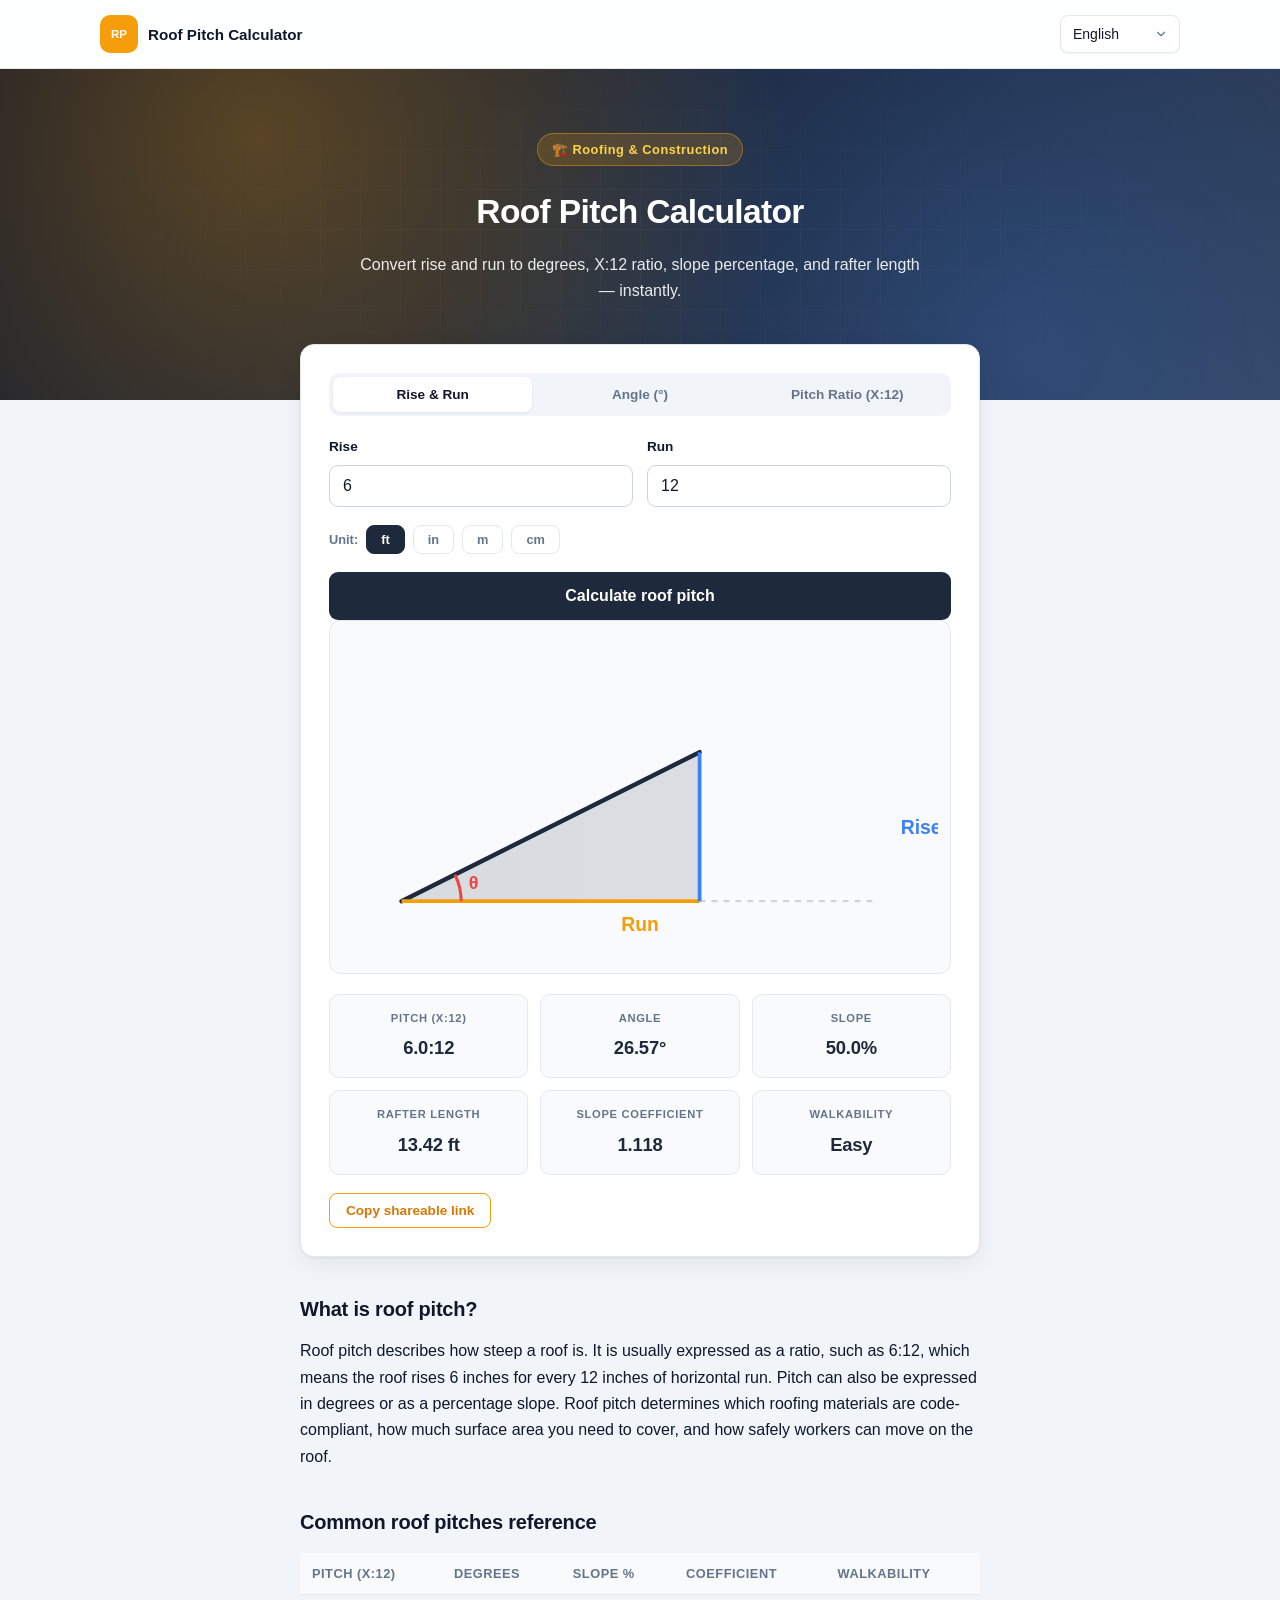
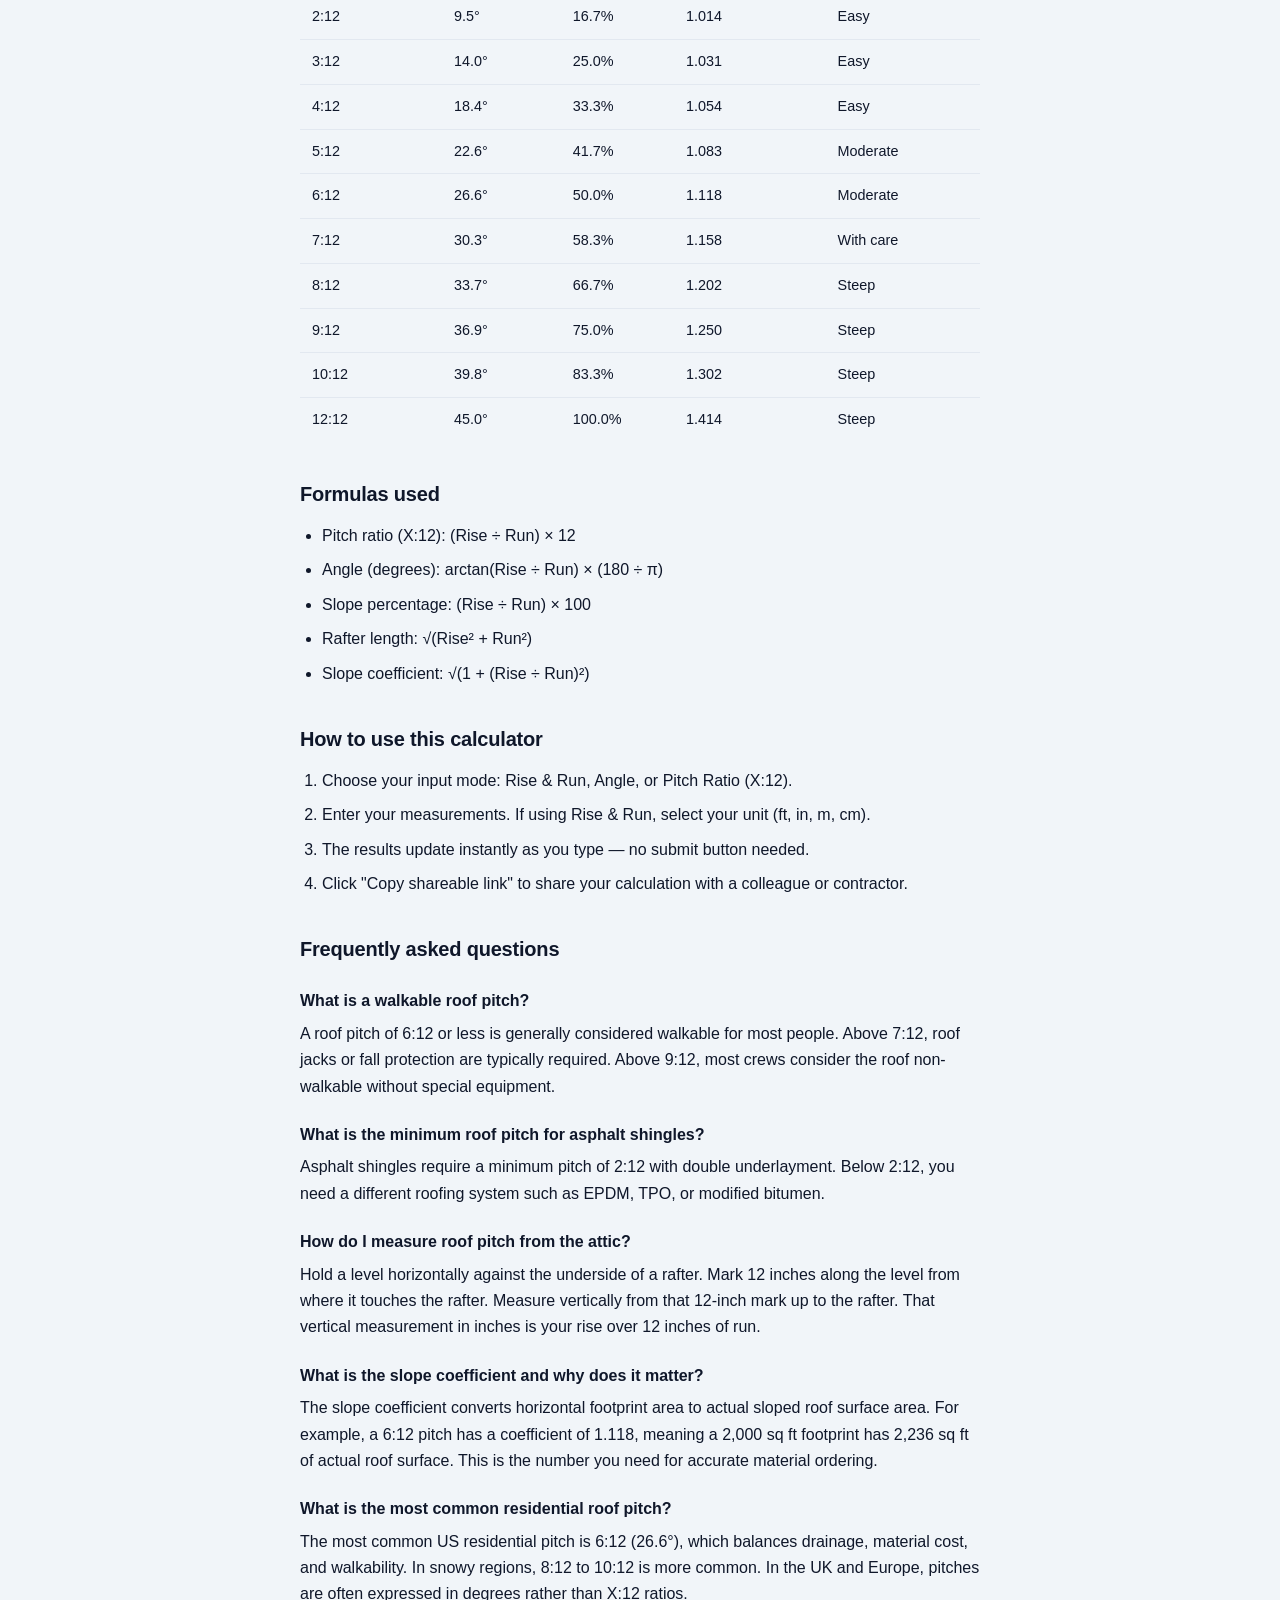
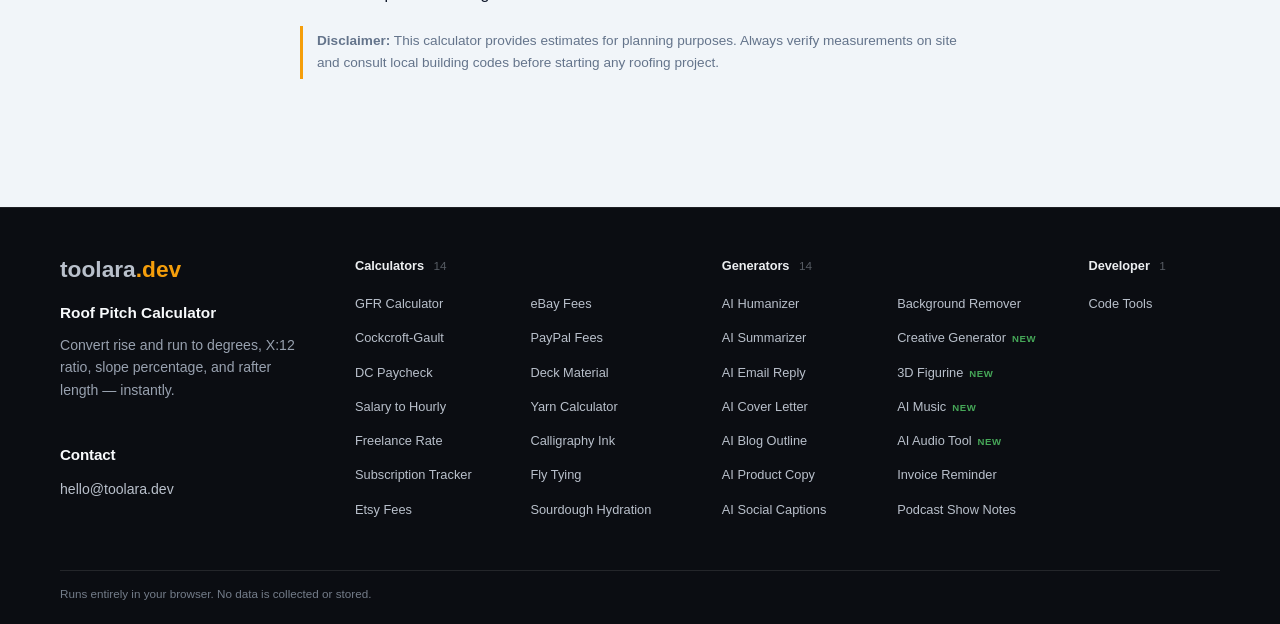
==== commit 04cedfc9: "Increase gap above Contact heading in footer" ====
--- a/index.html
+++ b/index.html
@@ -65,7 +65,7 @@
 .site-footer ul.fa-list a{font-size:0.8rem;color:#83898f;text-decoration:none;transition:color 0.12s;white-space:nowrap}
 .site-footer ul.fa-list a:hover{color:#f0f2f4}
 .site-footer ul.fa-list a .fa-new{color:#46a758;font-size:0.6rem;font-weight:700;letter-spacing:0.06em;margin-left:6px}
-.site-footer .fa-contact{margin-top:18px}
+.site-footer .fa-contact{margin-top:18px}.site-footer .fa-contact-h{margin:42px 0 10px !important;color:#f8fafc;font-size:0.95rem;font-weight:650}
 @media(max-width:960px){.site-footer-grid{grid-template-columns:1fr 1fr !important;gap:32px !important}}
 @media(max-width:640px){.site-footer-grid{grid-template-columns:1fr !important;gap:26px !important}}
 </style></head>
@@ -266,7 +266,7 @@
 <a class="site-footer-wordmark" href="https://toolara.dev/" aria-label="toolara.dev">toolara<span class="tld">.dev</span></a>
 <p class="site-footer-site-name" data-i18n="title">Roof Pitch Calculator</p>
 <p class="site-footer-description" data-i18n="subtitle">Convert rise and run to degrees, X:12 ratio, slope percentage, and rafter length — instantly.</p>
-<h2 class="site-footer-heading" style="margin-top:22px">Contact</h2><p class="site-footer-contact fa-contact"><a href="mailto:hello@toolara.dev">hello@toolara.dev</a></p></section><section class="site-footer-column"><h4 class="fa-h4">Calculators <span class="n">14</span></h4><ul class="fa-list"><li><a href="https://gfr.toolara.dev/">GFR Calculator</a></li><li><a href="https://crcl.toolara.dev/">Cockcroft-Gault</a></li><li><a href="https://dc-pay.toolara.dev/">DC Paycheck</a></li><li><a href="https://salary.toolara.dev/">Salary to Hourly</a></li><li><a href="https://freelance.toolara.dev/">Freelance Rate</a></li><li><a href="https://subscriptions.toolara.dev/">Subscription Tracker</a></li><li><a href="https://etsy.toolara.dev/">Etsy Fees</a></li><li><a href="https://ebay.toolara.dev/">eBay Fees</a></li><li><a href="https://paypal.toolara.dev/">PayPal Fees</a></li><li><a href="https://deck.toolara.dev/">Deck Material</a></li><li><a href="https://yarn.toolara.dev/">Yarn Calculator</a></li><li><a href="https://calligraphy.toolara.dev/">Calligraphy Ink</a></li><li><a href="https://flytying.toolara.dev/">Fly Tying</a></li><li><a href="https://sourdough.toolara.dev/">Sourdough Hydration</a></li></ul></section><section class="site-footer-column"><h4 class="fa-h4">Generators <span class="n">14</span></h4><ul class="fa-list"><li><a href="https://humanize.toolara.dev/">AI Humanizer</a></li><li><a href="https://summarize.toolara.dev/">AI Summarizer</a></li><li><a href="https://emailreply.toolara.dev/">AI Email Reply</a></li><li><a href="https://coverletter.toolara.dev/">AI Cover Letter</a></li><li><a href="https://blogoutline.toolara.dev/">AI Blog Outline</a></li><li><a href="https://productcopy.toolara.dev/">AI Product Copy</a></li><li><a href="https://captions.toolara.dev/">AI Social Captions</a></li><li><a href="https://background.toolara.dev/">Background Remover</a></li><li><a href="https://creative.toolara.dev/">Creative Generator<span class="fa-new">NEW</span></a></li><li><a href="https://figurine.toolara.dev/">3D Figurine<span class="fa-new">NEW</span></a></li><li><a href="https://music.toolara.dev/">AI Music<span class="fa-new">NEW</span></a></li><li><a href="https://audio.toolara.dev/">AI Audio Tool<span class="fa-new">NEW</span></a></li><li><a href="https://invoices.toolara.dev/">Invoice Reminder</a></li><li><a href="https://podcast.toolara.dev/">Podcast Show Notes</a></li></ul></section><section class="site-footer-column"><h4 class="fa-h4">Developer <span class="n">1</span></h4><ul class="fa-list single"><li><a href="https://devtools.toolara.dev/">Code Tools</a></li></ul></section></div>
+<h2 class="fa-contact-h">Contact</h2><p class="site-footer-contact fa-contact"><a href="mailto:hello@toolara.dev">hello@toolara.dev</a></p></section><section class="site-footer-column"><h4 class="fa-h4">Calculators <span class="n">14</span></h4><ul class="fa-list"><li><a href="https://gfr.toolara.dev/">GFR Calculator</a></li><li><a href="https://crcl.toolara.dev/">Cockcroft-Gault</a></li><li><a href="https://dc-pay.toolara.dev/">DC Paycheck</a></li><li><a href="https://salary.toolara.dev/">Salary to Hourly</a></li><li><a href="https://freelance.toolara.dev/">Freelance Rate</a></li><li><a href="https://subscriptions.toolara.dev/">Subscription Tracker</a></li><li><a href="https://etsy.toolara.dev/">Etsy Fees</a></li><li><a href="https://ebay.toolara.dev/">eBay Fees</a></li><li><a href="https://paypal.toolara.dev/">PayPal Fees</a></li><li><a href="https://deck.toolara.dev/">Deck Material</a></li><li><a href="https://yarn.toolara.dev/">Yarn Calculator</a></li><li><a href="https://calligraphy.toolara.dev/">Calligraphy Ink</a></li><li><a href="https://flytying.toolara.dev/">Fly Tying</a></li><li><a href="https://sourdough.toolara.dev/">Sourdough Hydration</a></li></ul></section><section class="site-footer-column"><h4 class="fa-h4">Generators <span class="n">14</span></h4><ul class="fa-list"><li><a href="https://humanize.toolara.dev/">AI Humanizer</a></li><li><a href="https://summarize.toolara.dev/">AI Summarizer</a></li><li><a href="https://emailreply.toolara.dev/">AI Email Reply</a></li><li><a href="https://coverletter.toolara.dev/">AI Cover Letter</a></li><li><a href="https://blogoutline.toolara.dev/">AI Blog Outline</a></li><li><a href="https://productcopy.toolara.dev/">AI Product Copy</a></li><li><a href="https://captions.toolara.dev/">AI Social Captions</a></li><li><a href="https://background.toolara.dev/">Background Remover</a></li><li><a href="https://creative.toolara.dev/">Creative Generator<span class="fa-new">NEW</span></a></li><li><a href="https://figurine.toolara.dev/">3D Figurine<span class="fa-new">NEW</span></a></li><li><a href="https://music.toolara.dev/">AI Music<span class="fa-new">NEW</span></a></li><li><a href="https://audio.toolara.dev/">AI Audio Tool<span class="fa-new">NEW</span></a></li><li><a href="https://invoices.toolara.dev/">Invoice Reminder</a></li><li><a href="https://podcast.toolara.dev/">Podcast Show Notes</a></li></ul></section><section class="site-footer-column"><h4 class="fa-h4">Developer <span class="n">1</span></h4><ul class="fa-list single"><li><a href="https://devtools.toolara.dev/">Code Tools</a></li></ul></section></div>
 <div class="site-footer-bottom"><p class="site-footer-privacy" data-i18n="footer">Runs entirely in your browser. No data is collected or stored.</p></div>
 </div>
 </footer>
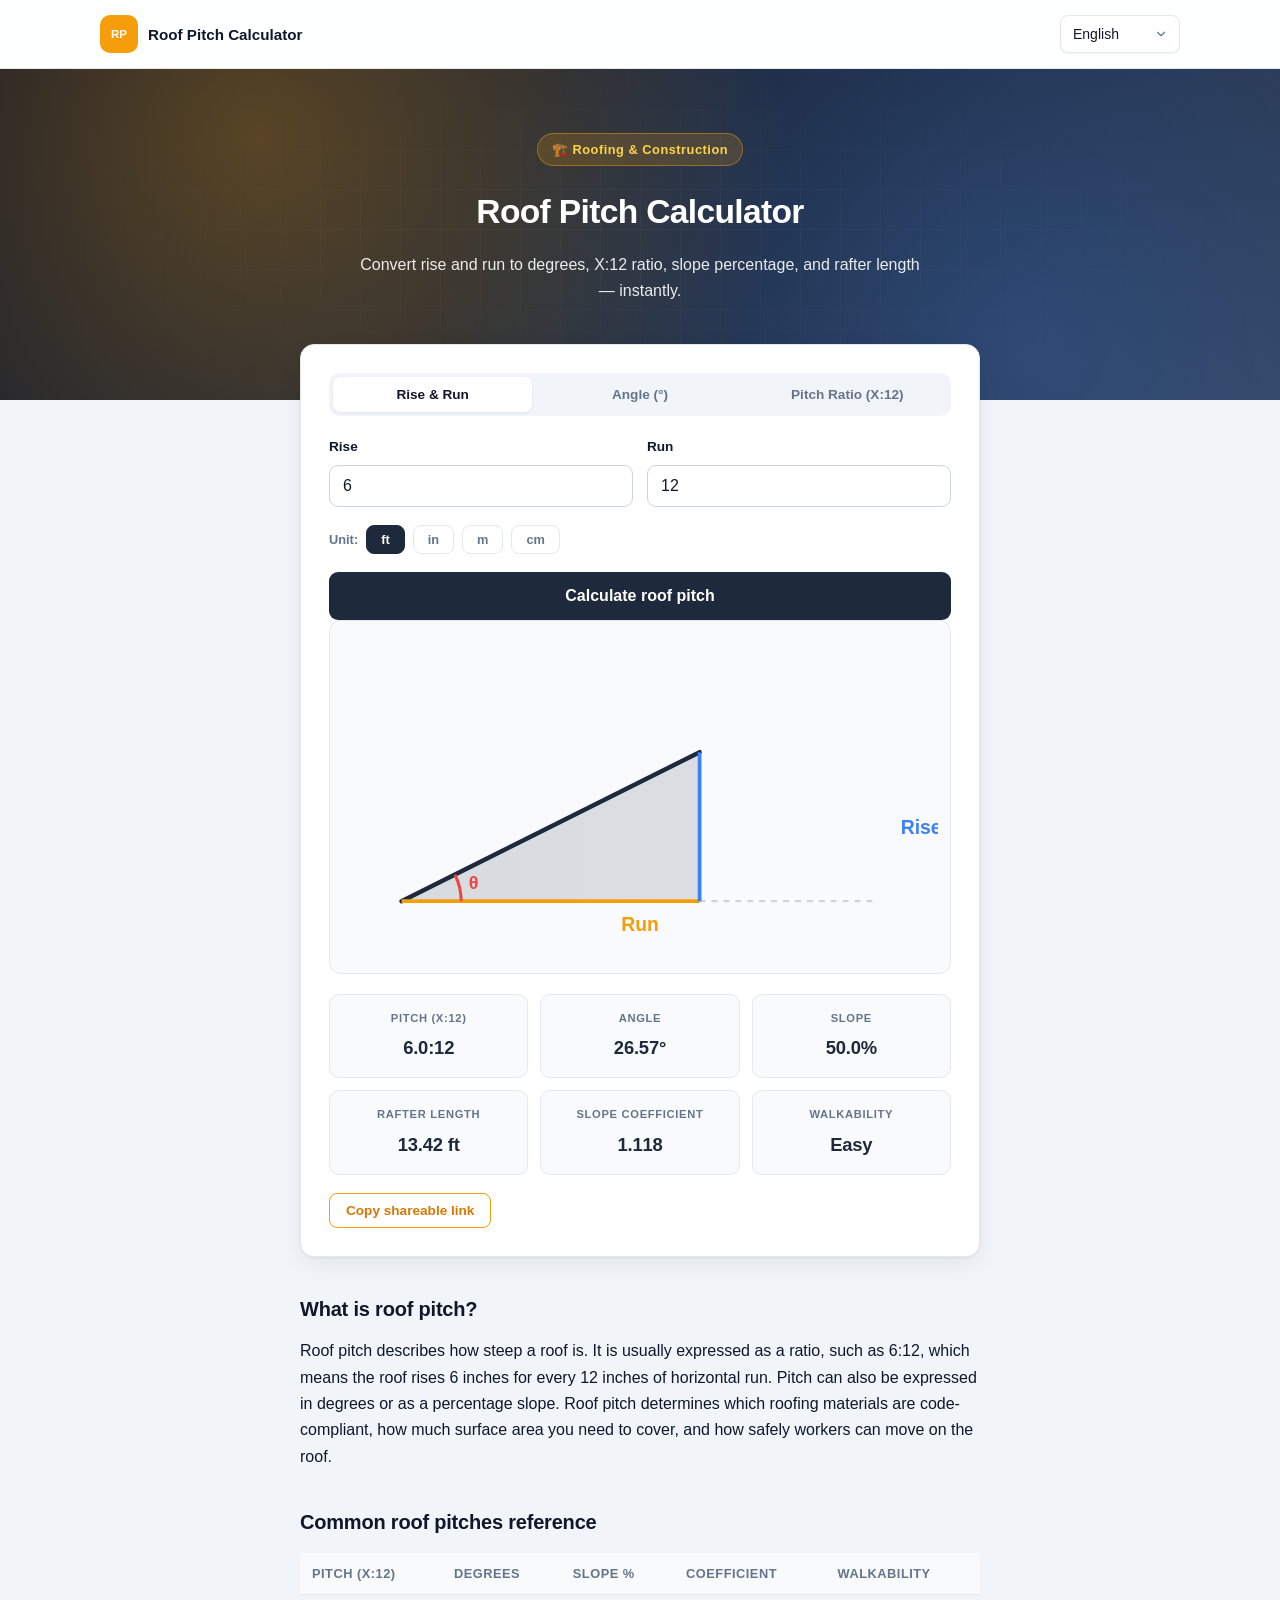
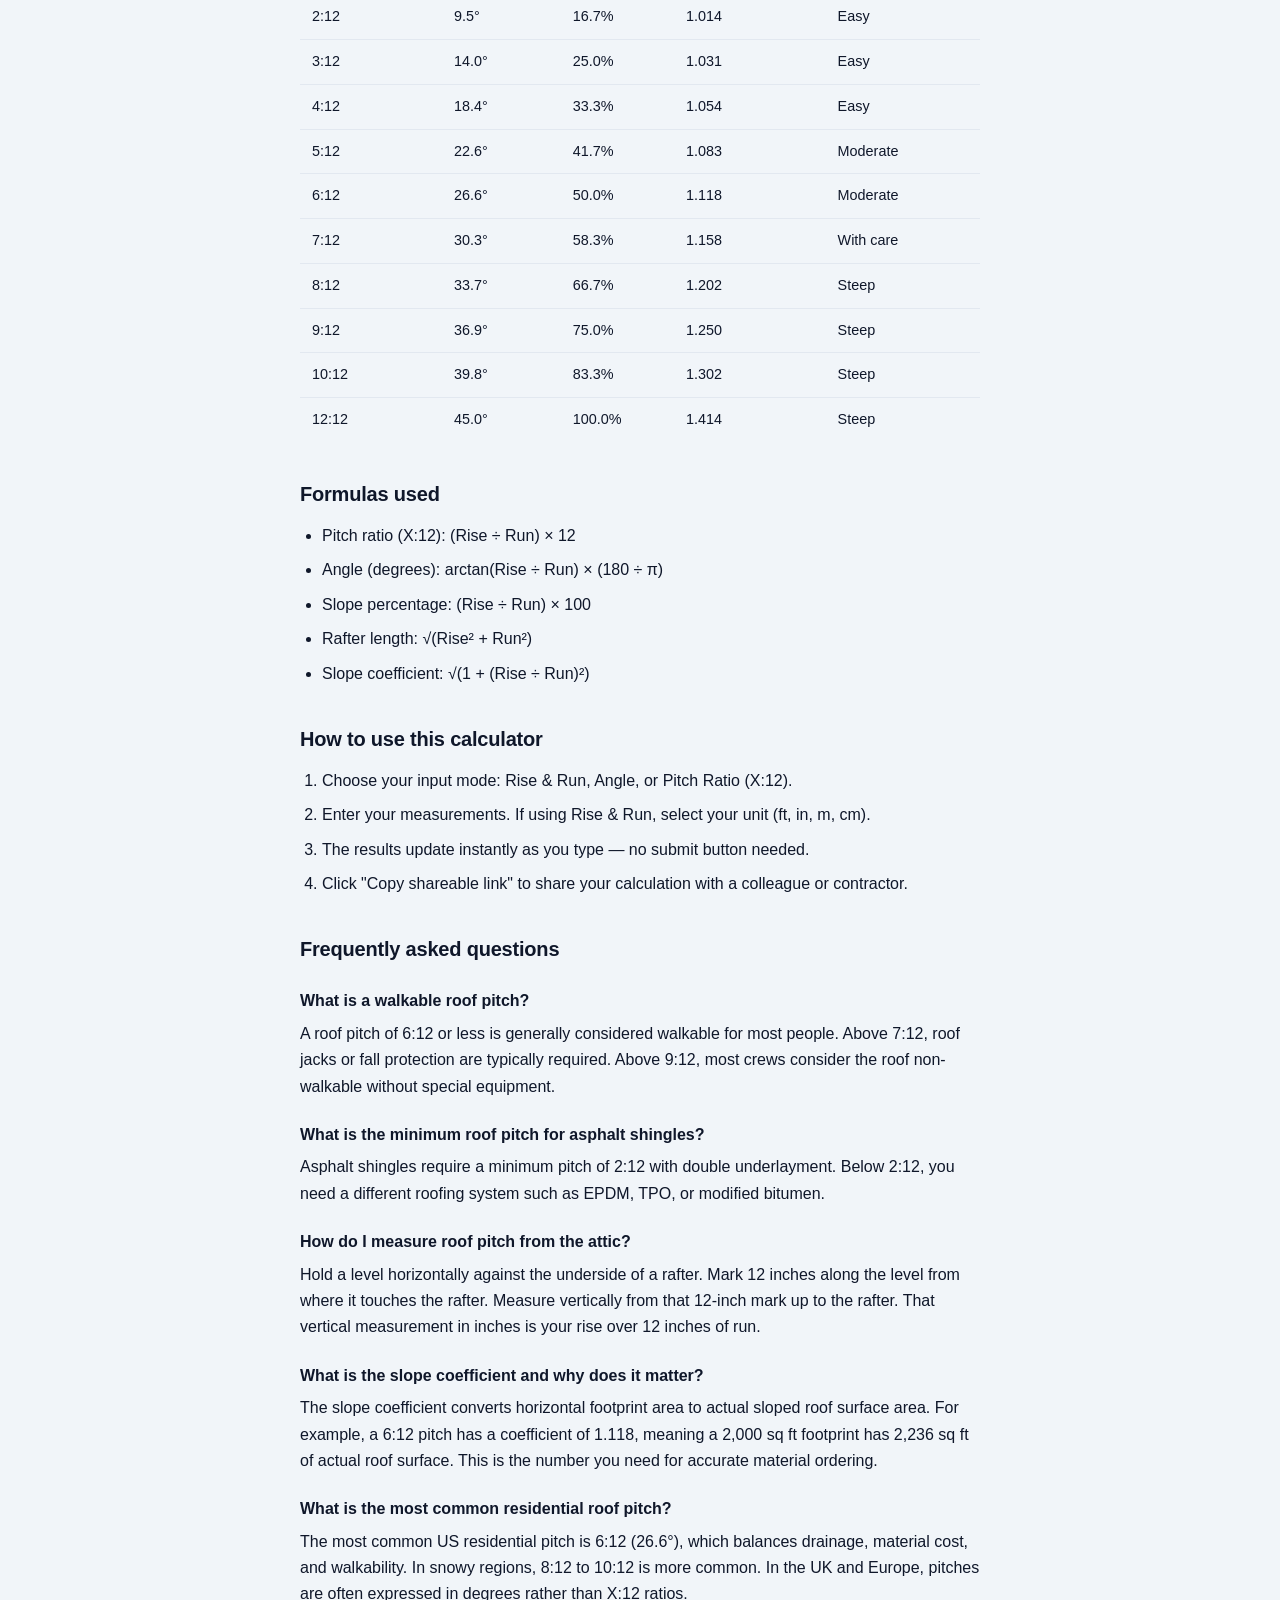
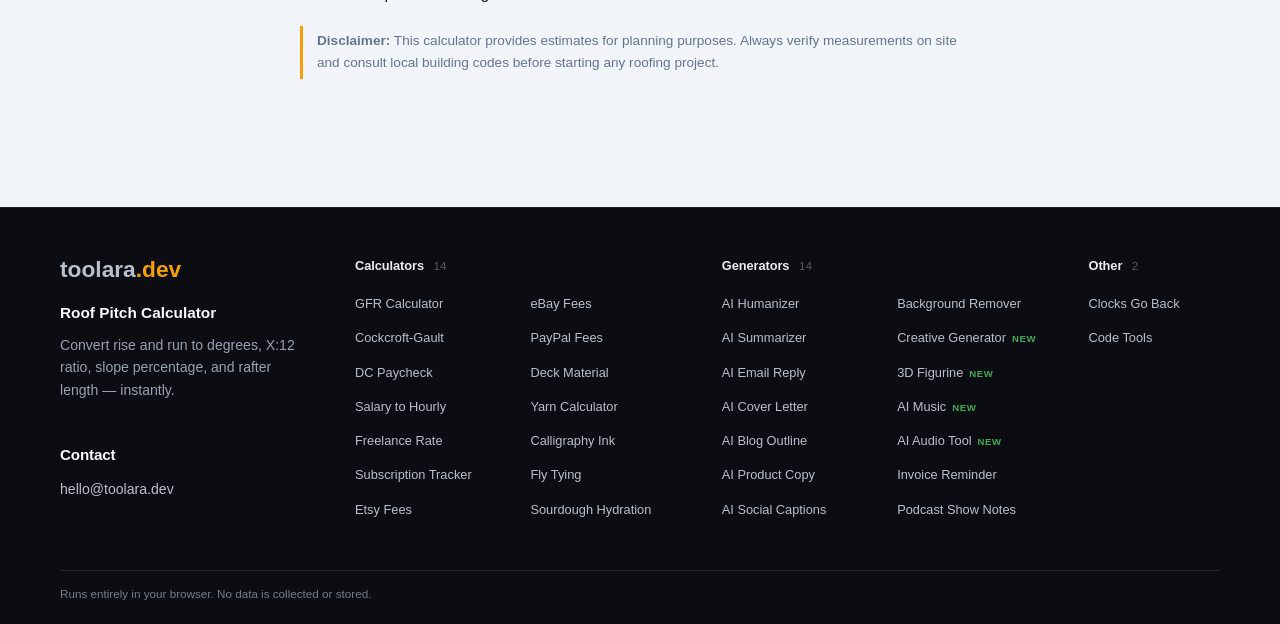
==== commit a77728f5: "Add Clocks Go Back to footer Other group" ====
--- a/index.html
+++ b/index.html
@@ -266,7 +266,7 @@
 <a class="site-footer-wordmark" href="https://toolara.dev/" aria-label="toolara.dev">toolara<span class="tld">.dev</span></a>
 <p class="site-footer-site-name" data-i18n="title">Roof Pitch Calculator</p>
 <p class="site-footer-description" data-i18n="subtitle">Convert rise and run to degrees, X:12 ratio, slope percentage, and rafter length — instantly.</p>
-<h2 class="fa-contact-h">Contact</h2><p class="site-footer-contact fa-contact"><a href="mailto:hello@toolara.dev">hello@toolara.dev</a></p></section><section class="site-footer-column"><h4 class="fa-h4">Calculators <span class="n">14</span></h4><ul class="fa-list"><li><a href="https://gfr.toolara.dev/">GFR Calculator</a></li><li><a href="https://crcl.toolara.dev/">Cockcroft-Gault</a></li><li><a href="https://dc-pay.toolara.dev/">DC Paycheck</a></li><li><a href="https://salary.toolara.dev/">Salary to Hourly</a></li><li><a href="https://freelance.toolara.dev/">Freelance Rate</a></li><li><a href="https://subscriptions.toolara.dev/">Subscription Tracker</a></li><li><a href="https://etsy.toolara.dev/">Etsy Fees</a></li><li><a href="https://ebay.toolara.dev/">eBay Fees</a></li><li><a href="https://paypal.toolara.dev/">PayPal Fees</a></li><li><a href="https://deck.toolara.dev/">Deck Material</a></li><li><a href="https://yarn.toolara.dev/">Yarn Calculator</a></li><li><a href="https://calligraphy.toolara.dev/">Calligraphy Ink</a></li><li><a href="https://flytying.toolara.dev/">Fly Tying</a></li><li><a href="https://sourdough.toolara.dev/">Sourdough Hydration</a></li></ul></section><section class="site-footer-column"><h4 class="fa-h4">Generators <span class="n">14</span></h4><ul class="fa-list"><li><a href="https://humanize.toolara.dev/">AI Humanizer</a></li><li><a href="https://summarize.toolara.dev/">AI Summarizer</a></li><li><a href="https://emailreply.toolara.dev/">AI Email Reply</a></li><li><a href="https://coverletter.toolara.dev/">AI Cover Letter</a></li><li><a href="https://blogoutline.toolara.dev/">AI Blog Outline</a></li><li><a href="https://productcopy.toolara.dev/">AI Product Copy</a></li><li><a href="https://captions.toolara.dev/">AI Social Captions</a></li><li><a href="https://background.toolara.dev/">Background Remover</a></li><li><a href="https://creative.toolara.dev/">Creative Generator<span class="fa-new">NEW</span></a></li><li><a href="https://figurine.toolara.dev/">3D Figurine<span class="fa-new">NEW</span></a></li><li><a href="https://music.toolara.dev/">AI Music<span class="fa-new">NEW</span></a></li><li><a href="https://audio.toolara.dev/">AI Audio Tool<span class="fa-new">NEW</span></a></li><li><a href="https://invoices.toolara.dev/">Invoice Reminder</a></li><li><a href="https://podcast.toolara.dev/">Podcast Show Notes</a></li></ul></section><section class="site-footer-column"><h4 class="fa-h4">Developer <span class="n">1</span></h4><ul class="fa-list single"><li><a href="https://devtools.toolara.dev/">Code Tools</a></li></ul></section></div>
+<h2 class="fa-contact-h">Contact</h2><p class="site-footer-contact fa-contact"><a href="mailto:hello@toolara.dev">hello@toolara.dev</a></p></section><section class="site-footer-column"><h4 class="fa-h4">Calculators <span class="n">14</span></h4><ul class="fa-list"><li><a href="https://gfr.toolara.dev/">GFR Calculator</a></li><li><a href="https://crcl.toolara.dev/">Cockcroft-Gault</a></li><li><a href="https://dc-pay.toolara.dev/">DC Paycheck</a></li><li><a href="https://salary.toolara.dev/">Salary to Hourly</a></li><li><a href="https://freelance.toolara.dev/">Freelance Rate</a></li><li><a href="https://subscriptions.toolara.dev/">Subscription Tracker</a></li><li><a href="https://etsy.toolara.dev/">Etsy Fees</a></li><li><a href="https://ebay.toolara.dev/">eBay Fees</a></li><li><a href="https://paypal.toolara.dev/">PayPal Fees</a></li><li><a href="https://deck.toolara.dev/">Deck Material</a></li><li><a href="https://yarn.toolara.dev/">Yarn Calculator</a></li><li><a href="https://calligraphy.toolara.dev/">Calligraphy Ink</a></li><li><a href="https://flytying.toolara.dev/">Fly Tying</a></li><li><a href="https://sourdough.toolara.dev/">Sourdough Hydration</a></li></ul></section><section class="site-footer-column"><h4 class="fa-h4">Generators <span class="n">14</span></h4><ul class="fa-list"><li><a href="https://humanize.toolara.dev/">AI Humanizer</a></li><li><a href="https://summarize.toolara.dev/">AI Summarizer</a></li><li><a href="https://emailreply.toolara.dev/">AI Email Reply</a></li><li><a href="https://coverletter.toolara.dev/">AI Cover Letter</a></li><li><a href="https://blogoutline.toolara.dev/">AI Blog Outline</a></li><li><a href="https://productcopy.toolara.dev/">AI Product Copy</a></li><li><a href="https://captions.toolara.dev/">AI Social Captions</a></li><li><a href="https://background.toolara.dev/">Background Remover</a></li><li><a href="https://creative.toolara.dev/">Creative Generator<span class="fa-new">NEW</span></a></li><li><a href="https://figurine.toolara.dev/">3D Figurine<span class="fa-new">NEW</span></a></li><li><a href="https://music.toolara.dev/">AI Music<span class="fa-new">NEW</span></a></li><li><a href="https://audio.toolara.dev/">AI Audio Tool<span class="fa-new">NEW</span></a></li><li><a href="https://invoices.toolara.dev/">Invoice Reminder</a></li><li><a href="https://podcast.toolara.dev/">Podcast Show Notes</a></li></ul></section><section class="site-footer-column"><h4 class="fa-h4">Other <span class="n">2</span></h4><ul class="fa-list single"><li><a href="https://clocksgoback.toolara.dev/">Clocks Go Back</a></li><li><a href="https://devtools.toolara.dev/">Code Tools</a></li></ul></section></div>
 <div class="site-footer-bottom"><p class="site-footer-privacy" data-i18n="footer">Runs entirely in your browser. No data is collected or stored.</p></div>
 </div>
 </footer>
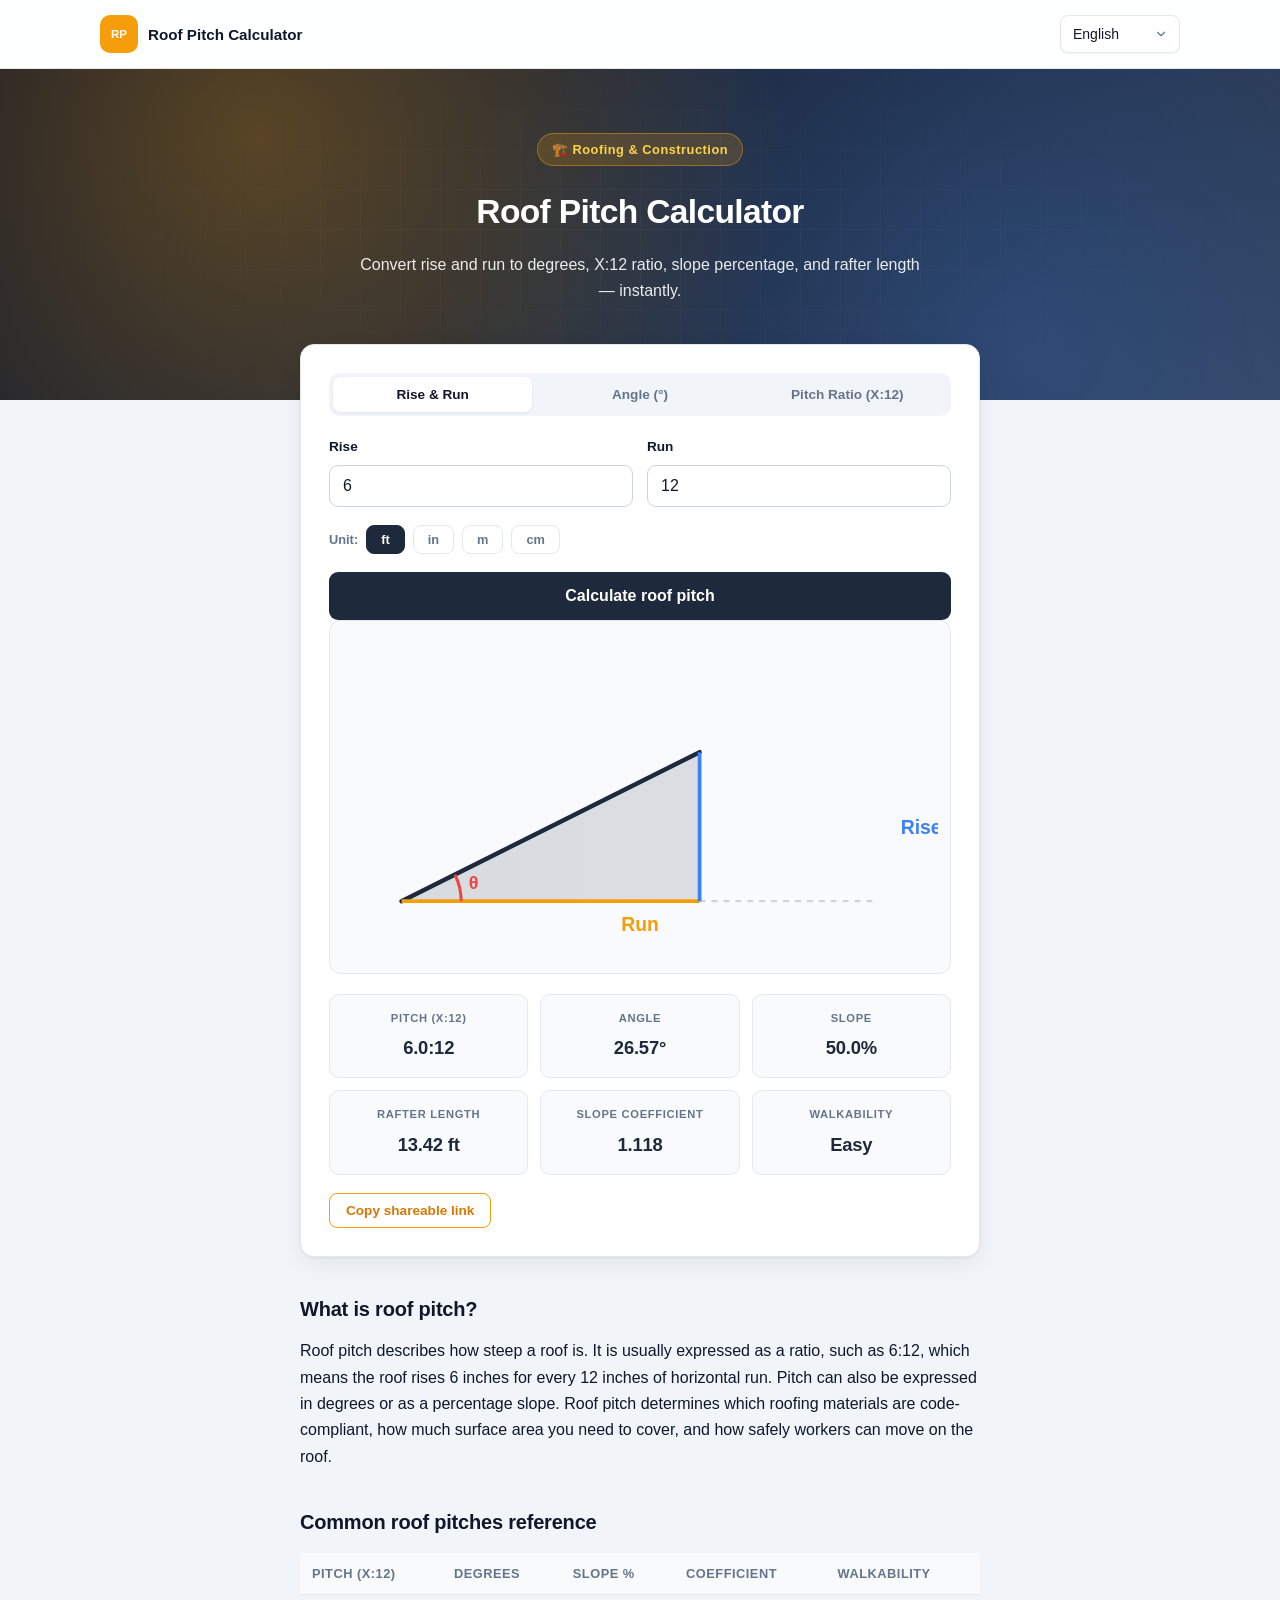
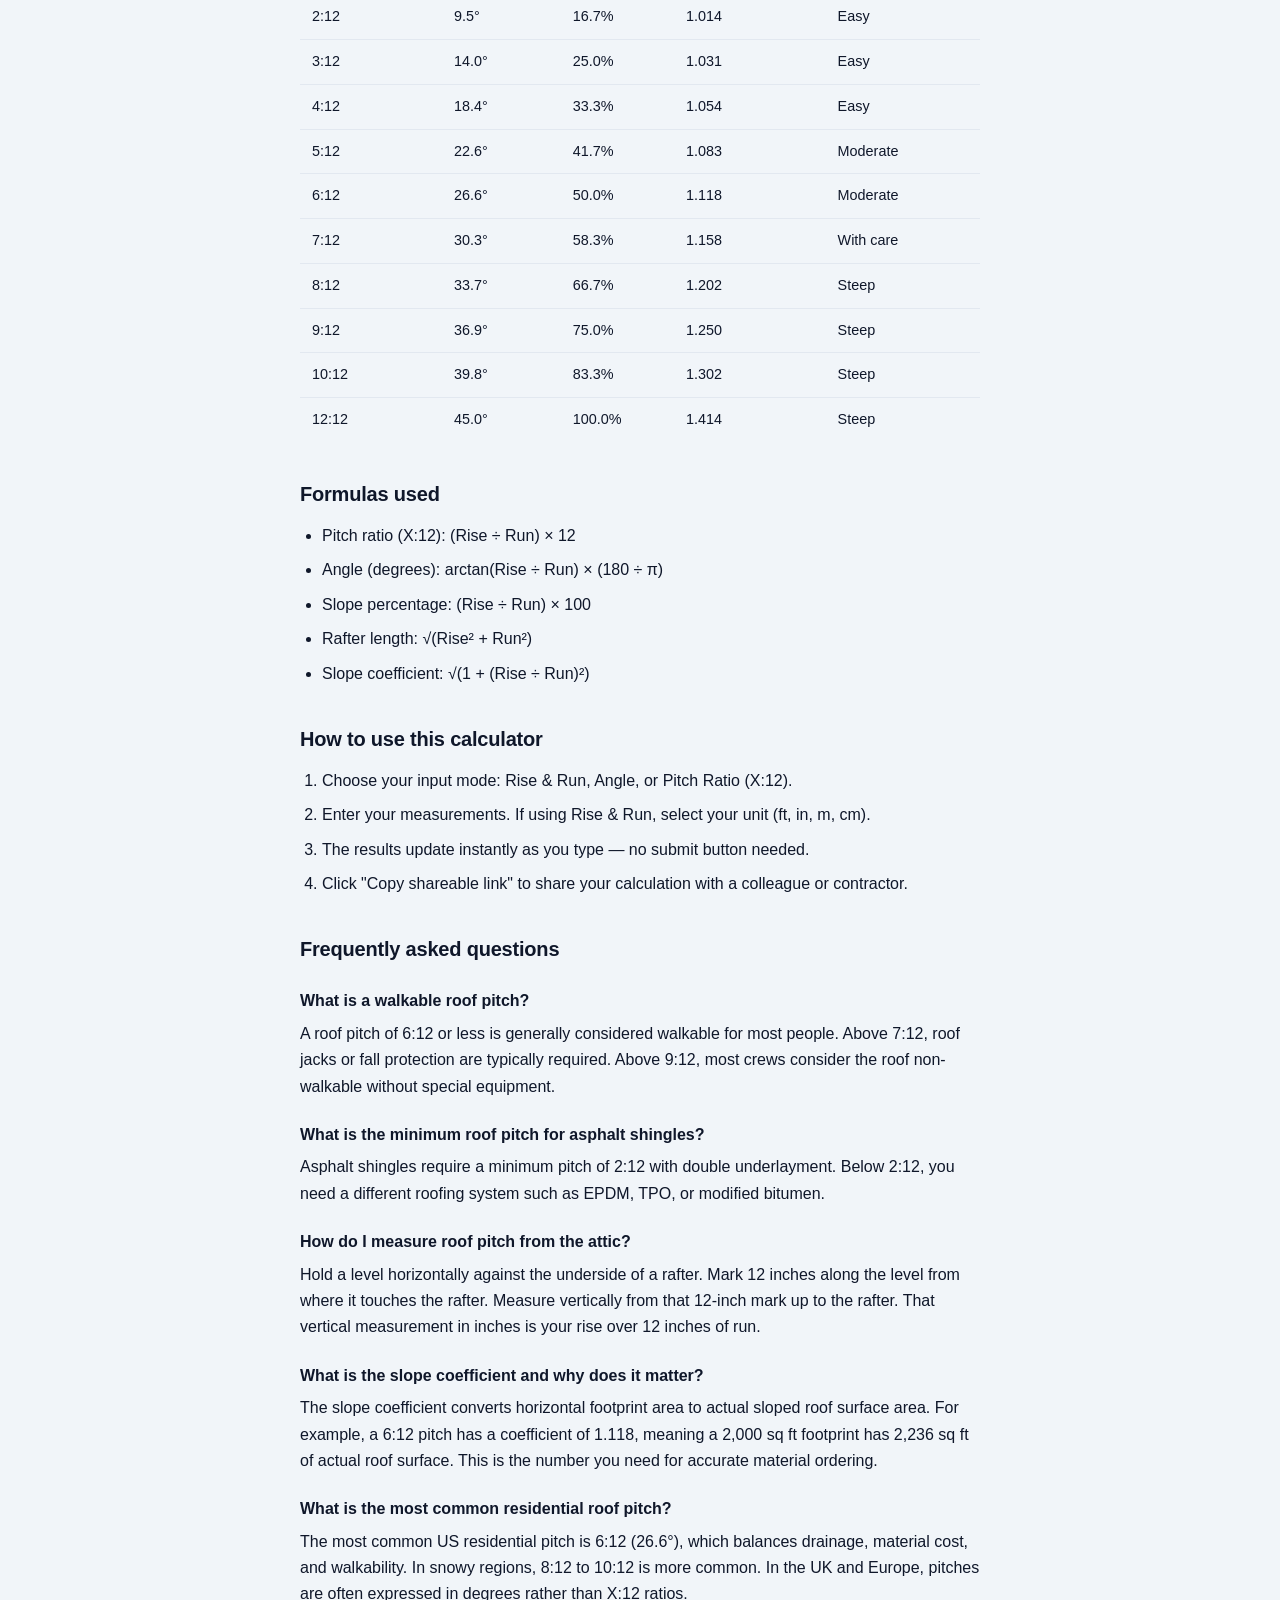
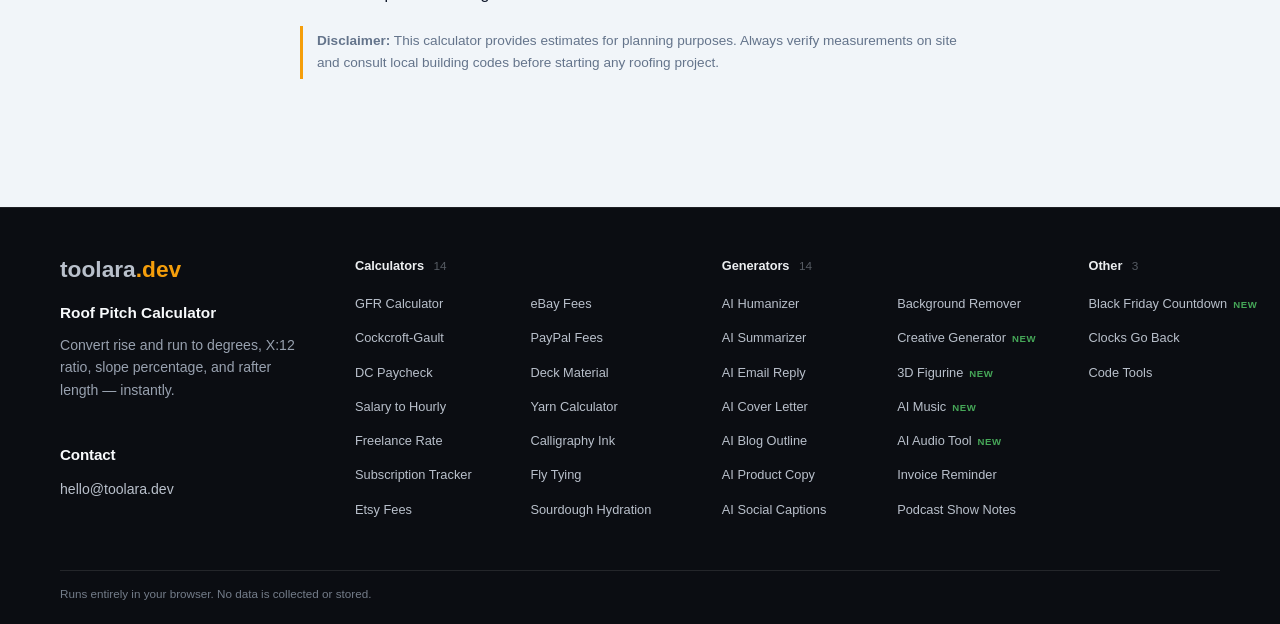
==== commit b231f32b: "Add Black Friday Countdown to footer" ====
--- a/index.html
+++ b/index.html
@@ -266,7 +266,7 @@
 <a class="site-footer-wordmark" href="https://toolara.dev/" aria-label="toolara.dev">toolara<span class="tld">.dev</span></a>
 <p class="site-footer-site-name" data-i18n="title">Roof Pitch Calculator</p>
 <p class="site-footer-description" data-i18n="subtitle">Convert rise and run to degrees, X:12 ratio, slope percentage, and rafter length — instantly.</p>
-<h2 class="fa-contact-h">Contact</h2><p class="site-footer-contact fa-contact"><a href="mailto:hello@toolara.dev">hello@toolara.dev</a></p></section><section class="site-footer-column"><h4 class="fa-h4">Calculators <span class="n">14</span></h4><ul class="fa-list"><li><a href="https://gfr.toolara.dev/">GFR Calculator</a></li><li><a href="https://crcl.toolara.dev/">Cockcroft-Gault</a></li><li><a href="https://dc-pay.toolara.dev/">DC Paycheck</a></li><li><a href="https://salary.toolara.dev/">Salary to Hourly</a></li><li><a href="https://freelance.toolara.dev/">Freelance Rate</a></li><li><a href="https://subscriptions.toolara.dev/">Subscription Tracker</a></li><li><a href="https://etsy.toolara.dev/">Etsy Fees</a></li><li><a href="https://ebay.toolara.dev/">eBay Fees</a></li><li><a href="https://paypal.toolara.dev/">PayPal Fees</a></li><li><a href="https://deck.toolara.dev/">Deck Material</a></li><li><a href="https://yarn.toolara.dev/">Yarn Calculator</a></li><li><a href="https://calligraphy.toolara.dev/">Calligraphy Ink</a></li><li><a href="https://flytying.toolara.dev/">Fly Tying</a></li><li><a href="https://sourdough.toolara.dev/">Sourdough Hydration</a></li></ul></section><section class="site-footer-column"><h4 class="fa-h4">Generators <span class="n">14</span></h4><ul class="fa-list"><li><a href="https://humanize.toolara.dev/">AI Humanizer</a></li><li><a href="https://summarize.toolara.dev/">AI Summarizer</a></li><li><a href="https://emailreply.toolara.dev/">AI Email Reply</a></li><li><a href="https://coverletter.toolara.dev/">AI Cover Letter</a></li><li><a href="https://blogoutline.toolara.dev/">AI Blog Outline</a></li><li><a href="https://productcopy.toolara.dev/">AI Product Copy</a></li><li><a href="https://captions.toolara.dev/">AI Social Captions</a></li><li><a href="https://background.toolara.dev/">Background Remover</a></li><li><a href="https://creative.toolara.dev/">Creative Generator<span class="fa-new">NEW</span></a></li><li><a href="https://figurine.toolara.dev/">3D Figurine<span class="fa-new">NEW</span></a></li><li><a href="https://music.toolara.dev/">AI Music<span class="fa-new">NEW</span></a></li><li><a href="https://audio.toolara.dev/">AI Audio Tool<span class="fa-new">NEW</span></a></li><li><a href="https://invoices.toolara.dev/">Invoice Reminder</a></li><li><a href="https://podcast.toolara.dev/">Podcast Show Notes</a></li></ul></section><section class="site-footer-column"><h4 class="fa-h4">Other <span class="n">2</span></h4><ul class="fa-list single"><li><a href="https://clocksgoback.toolara.dev/">Clocks Go Back</a></li><li><a href="https://devtools.toolara.dev/">Code Tools</a></li></ul></section></div>
+<h2 class="fa-contact-h">Contact</h2><p class="site-footer-contact fa-contact"><a href="mailto:hello@toolara.dev">hello@toolara.dev</a></p></section><section class="site-footer-column"><h4 class="fa-h4">Calculators <span class="n">14</span></h4><ul class="fa-list"><li><a href="https://gfr.toolara.dev/">GFR Calculator</a></li><li><a href="https://crcl.toolara.dev/">Cockcroft-Gault</a></li><li><a href="https://dc-pay.toolara.dev/">DC Paycheck</a></li><li><a href="https://salary.toolara.dev/">Salary to Hourly</a></li><li><a href="https://freelance.toolara.dev/">Freelance Rate</a></li><li><a href="https://subscriptions.toolara.dev/">Subscription Tracker</a></li><li><a href="https://etsy.toolara.dev/">Etsy Fees</a></li><li><a href="https://ebay.toolara.dev/">eBay Fees</a></li><li><a href="https://paypal.toolara.dev/">PayPal Fees</a></li><li><a href="https://deck.toolara.dev/">Deck Material</a></li><li><a href="https://yarn.toolara.dev/">Yarn Calculator</a></li><li><a href="https://calligraphy.toolara.dev/">Calligraphy Ink</a></li><li><a href="https://flytying.toolara.dev/">Fly Tying</a></li><li><a href="https://sourdough.toolara.dev/">Sourdough Hydration</a></li></ul></section><section class="site-footer-column"><h4 class="fa-h4">Generators <span class="n">14</span></h4><ul class="fa-list"><li><a href="https://humanize.toolara.dev/">AI Humanizer</a></li><li><a href="https://summarize.toolara.dev/">AI Summarizer</a></li><li><a href="https://emailreply.toolara.dev/">AI Email Reply</a></li><li><a href="https://coverletter.toolara.dev/">AI Cover Letter</a></li><li><a href="https://blogoutline.toolara.dev/">AI Blog Outline</a></li><li><a href="https://productcopy.toolara.dev/">AI Product Copy</a></li><li><a href="https://captions.toolara.dev/">AI Social Captions</a></li><li><a href="https://background.toolara.dev/">Background Remover</a></li><li><a href="https://creative.toolara.dev/">Creative Generator<span class="fa-new">NEW</span></a></li><li><a href="https://figurine.toolara.dev/">3D Figurine<span class="fa-new">NEW</span></a></li><li><a href="https://music.toolara.dev/">AI Music<span class="fa-new">NEW</span></a></li><li><a href="https://audio.toolara.dev/">AI Audio Tool<span class="fa-new">NEW</span></a></li><li><a href="https://invoices.toolara.dev/">Invoice Reminder</a></li><li><a href="https://podcast.toolara.dev/">Podcast Show Notes</a></li></ul></section><section class="site-footer-column"><h4 class="fa-h4">Other <span class="n">3</span></h4><ul class="fa-list single"><li><a href="https://blackfriday.toolara.dev/">Black Friday Countdown<span class="fa-new">NEW</span></a></li><li><a href="https://clocksgoback.toolara.dev/">Clocks Go Back</a></li><li><a href="https://devtools.toolara.dev/">Code Tools</a></li></ul></section></div>
 <div class="site-footer-bottom"><p class="site-footer-privacy" data-i18n="footer">Runs entirely in your browser. No data is collected or stored.</p></div>
 </div>
 </footer>
